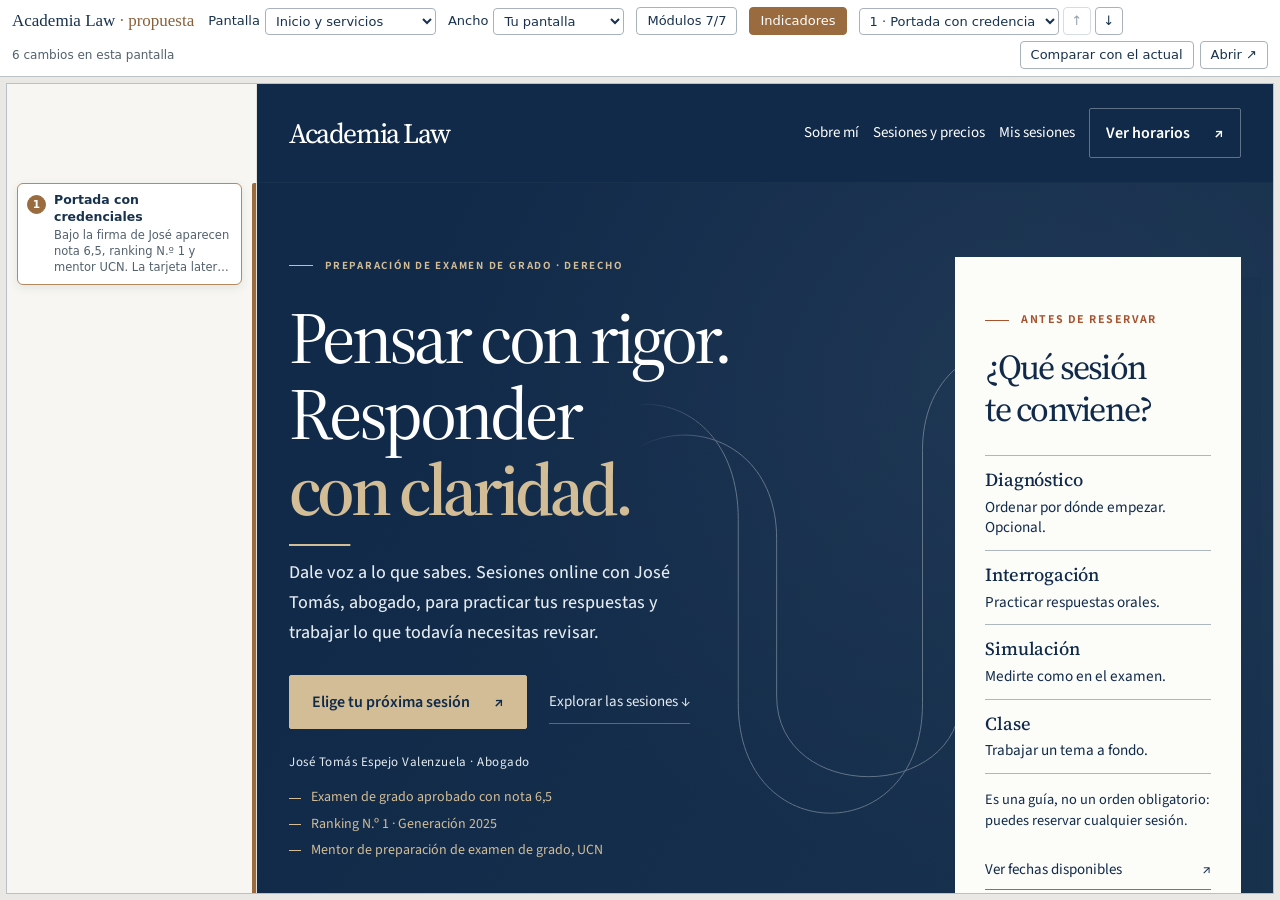
==== index.html @ 0e8e5138 "Vista previa de mejoras de Academia Law (datos ficticios)" ====
<!doctype html>
<html lang="es"><head><meta charset="utf-8"><meta name="viewport" content="width=device-width,initial-scale=1"><meta name="robots" content="noindex,nofollow"><title>Academia Law · Propuesta de mejoras</title><style>
*{box-sizing:border-box}html,body{margin:0;height:100%;overflow:hidden}
body{height:100dvh;display:grid;grid-template-rows:auto minmax(0,1fr);background:#e9e8e4;color:#18324e;font:13px/1.4 system-ui,sans-serif}
.toolbar{display:flex;flex-wrap:wrap;align-items:center;gap:6px 12px;padding:7px 12px;background:#fff;border-bottom:1px solid #bdc4c8;position:relative;z-index:4}
.brand{font:17px Georgia,serif;white-space:nowrap;margin-right:2px}
.brand span{color:#8a5f37}
label{display:flex;align-items:center;gap:5px;white-space:nowrap}
select{max-width:200px;padding:4px 6px;border:1px solid #a7b2ba;border-radius:4px;background:#fff;color:inherit;font:inherit}
.btn{padding:4px 10px;border:1px solid #a7b2ba;border-radius:4px;background:#fff;color:inherit;font:inherit;white-space:nowrap;cursor:pointer;text-decoration:none;display:inline-block}
.btn:disabled{opacity:.45;cursor:not-allowed}
.btn[aria-pressed="true"]{background:#9a6b3f;border-color:#9a6b3f;color:#fff}
.btn.icono{width:28px;padding:4px 0;text-align:center}
.grupo{display:flex;align-items:center;gap:4px}
.derecha{margin-left:auto;display:flex;gap:6px;align-items:center}
.cuenta{color:#52616d;font-size:12px;white-space:nowrap}
.btn:focus-visible,select:focus-visible,.nota:focus-visible,summary:focus-visible,input:focus-visible{outline:3px solid #805d3b;outline-offset:2px}
details.modulos{position:relative}
details.modulos summary{list-style:none;cursor:pointer}
details.modulos summary::-webkit-details-marker{display:none}
.panel{position:absolute;left:0;top:calc(100% + 6px);width:min(400px,calc(100vw - 24px));max-height:75dvh;overflow:auto;padding:14px 16px 12px;background:#fff;border:1px solid #a7b2ba;border-radius:6px;box-shadow:0 10px 28px #18324e2a}
.panel p{margin:0 0 10px;color:#52616d;font-size:12.5px}
.panel ul{list-style:none;margin:0 0 12px;padding:0}
.panel li{border-top:1px solid #ecebe6}
.panel li label{display:grid;grid-template-columns:18px minmax(0,1fr) auto;gap:2px 10px;align-items:start;padding:9px 2px;white-space:normal;cursor:pointer}
.panel li input{margin:2px 0 0;accent-color:#9a6b3f;width:16px;height:16px}
.panel li strong{font-weight:650}
.panel li small{grid-column:2;color:#52616d;font-size:12px;line-height:1.35}
.panel li em{font-style:normal;color:#8a5f37;font-size:11.5px;white-space:nowrap}
.panel .acciones{display:flex;flex-wrap:wrap;gap:6px}
.vista{display:grid;grid-template-columns:250px minmax(0,1fr);margin:6px;min-height:0;background:#fff;border:1px solid #b9c1c6}
.vista.sin-marcas{grid-template-columns:0 minmax(0,1fr)}
.vista.sin-marcas .margen{visibility:hidden}
.margen{position:relative;overflow:hidden;background:#f7f6f2;border-right:1px solid #e2e0d9;min-height:0}
.surface{position:relative;overflow:hidden;min-height:0;min-width:0;background:#eeede9}
iframe{position:absolute;left:0;top:0;border:0;display:block;transform-origin:0 0;background:#fff}
.tramo{position:absolute;right:0;width:4px;border-radius:2px 0 0 2px;background:#9a6b3f;opacity:.45;transition:opacity .15s}
.tramo.activo{opacity:1}
.nota{position:absolute;left:10px;right:14px;display:block;width:auto;padding:8px 10px 9px 36px;border:1px solid #e0d6ca;border-radius:6px;background:#fff;color:inherit;font:inherit;text-align:left;cursor:pointer;box-shadow:0 1px 2px #18324e0d;transition:border-color .15s,box-shadow .15s}
.nota:hover,.nota.activa{border-color:#b48a60;box-shadow:0 3px 10px #18324e17}
.nota .n{position:absolute;left:9px;top:8px;width:19px;height:19px;border-radius:50%;background:#f4e9dc;border:1px solid #b48a60;color:#7a5330;font:650 10.5px/17px system-ui,sans-serif;text-align:center;font-variant-numeric:tabular-nums}
.nota.activa .n{background:#9a6b3f;border-color:#9a6b3f;color:#fff}
.nota strong{display:block;font-size:12.5px;font-weight:650;line-height:1.3}
.nota span{display:-webkit-box;-webkit-line-clamp:3;-webkit-box-orient:vertical;overflow:hidden;margin-top:3px;color:#52616d;font-size:11.5px;line-height:1.38}
.nota:hover span,.nota:focus-visible span{-webkit-line-clamp:unset;display:block}
.nota:hover{z-index:2}
.vacio{position:absolute;inset:auto 14px 14px 10px;color:#7b8790;font-size:12px}
.live{position:absolute;width:1px;height:1px;overflow:hidden;clip-path:inset(50%)}
@media(max-width:820px){.vista{grid-template-columns:44px minmax(0,1fr)}.nota{left:6px;right:10px;padding:0;height:22px;width:22px;border:0;box-shadow:none;background:none}.nota strong,.nota span{display:none!important}.nota .n{left:0;top:0}.toolbar{gap:5px 8px;padding:5px 8px}.brand{font-size:14px}select{max-width:130px}.cuenta{display:none}}
</style></head><body>
<header class="toolbar">
<strong class="brand">Academia Law <span>· propuesta</span></strong>
<label>Pantalla <select id="view"><option value="home">Inicio y servicios</option><option value="calendar">Reserva y horarios</option><option value="panel">Cuenta y sesiones</option><option value="operation">Operación pendiente</option><option value="admin">José · Hoy</option><option value="agenda">José · Agenda</option></select></label>
<label>Ancho <select id="size"><option value="auto">Tu pantalla</option><option value="1280">PC · 1280 px</option><option value="768">Tablet · 768 px</option><option value="390">Móvil · 390 px</option></select></label>
<details class="modulos" id="modulos"><summary class="btn" id="modulos-btn">Módulos</summary><div class="panel">
<p>Marca las mejoras que quieres ver. Lo que desmarques se ve como el sitio actual.</p>
<ul id="lista-modulos"></ul>
<div class="acciones"><button type="button" class="btn" id="todos">Todos</button><button type="button" class="btn" id="ninguno">Sitio actual</button><button type="button" class="btn" id="copiar">Copiar mi elección</button></div>
</div></details>
<button type="button" id="marcas" class="btn" aria-pressed="true" title="Mostrar u ocultar los indicadores (tecla M)">Indicadores</button>
<div class="grupo" role="group" aria-label="Navegar entre cambios">
<select id="cambio" aria-label="Cambio"></select>
<button type="button" class="btn icono" id="prev" aria-label="Cambio anterior" title="Cambio anterior (tecla K)">↑</button>
<button type="button" class="btn icono" id="next" aria-label="Cambio siguiente" title="Cambio siguiente (tecla J)">↓</button>
</div>
<span class="cuenta" id="cuenta"></span>
<div class="derecha"><a class="btn" id="comparar" title="Ver junto al sitio actual">Comparar con el actual</a><a class="btn" id="abrir" target="_blank" rel="noopener" title="Abrir la propuesta sola, sin indicadores">Abrir ↗</a></div>
</header>
<main class="vista" id="vista"><aside class="margen" id="margen" aria-label="Cambios de esta pantalla"></aside><div class="surface"><iframe id="frame" title="Academia Law · propuesta"></iframe></div></main>
<div id="live" class="live" role="status" aria-live="polite"></div>
<script>
const $=id=>document.getElementById(id),params=new URLSearchParams(location.search),clamp=(v,a,b)=>Math.max(a,Math.min(b,v));
const VISTAS=['home','calendar','panel','operation','admin','agenda'];
const MODULOS=[
 {id:'inicio',nombre:'Inicio',desc:'Portada con credenciales, cómo reservar, precios antes, José y qué pasa en una sesión.'},
 {id:'acabado',nombre:'Acabado general',desc:'Cabeceras sin numeración técnica y pie de página ordenado.'},
 {id:'reserva',nombre:'Reserva',desc:'Pasos de la reserva, día y hora en hora de Chile, resumen claro.'},
 {id:'cuenta',nombre:'Cuenta del alumno',desc:'Próxima sesión destacada, búsqueda compacta, tarjetas con una acción principal.'},
 {id:'operacion',nombre:'Operación',desc:'Estado en grande y operación a dos columnas.'},
 {id:'jose-hoy',nombre:'José · Hoy',desc:'Pestañas Hoy | Agenda y tablero del día.'},
 {id:'jose-agenda',nombre:'José · Agenda',desc:'Sesiones del período en filas y la semana en una mirada.'}];
let manifiesto={},entradas=[],cambioId=null,escala=1,geo=null,seguirHasta=0;
if(VISTAS.includes(params.get('view')))$('view').value=params.get('view');
$('size').value='auto';if(['auto','390','768','1280'].includes(params.get('size')))$('size').value=params.get('size');
let activos=new Set(MODULOS.map(m=>m.id));
if(params.has('mejoras')){const v=params.get('mejoras');activos=new Set(v==='ninguna'?[]:v.split(',').filter(x=>MODULOS.some(m=>m.id===x)));}
let marcasOn=params.get('marcas')!=='0';
try{if(!params.has('marcas')&&localStorage.getItem('al-marcas')==='0')marcasOn=false;}catch{}
const mejorasParam=()=>activos.size===MODULOS.length?null:activos.size?MODULOS.filter(m=>activos.has(m.id)).map(m=>m.id).join(','):'ninguna';
function url(){const v=$('view').value,admin=v==='admin'||v==='agenda',u=new URL('sitio/propuesta/index.html',location.href);u.searchParams.set('view',admin?'admin':v);u.searchParams.set('escenario',admin?'admin':'student');if(v==='agenda')u.searchParams.set('cmp','agenda');if(v==='operation')u.searchParams.set('operation','op-fixture-c');u.searchParams.set('mejoras',mejorasParam()??MODULOS.map(m=>m.id).join(','));return u.href;}
function enviar(msg){$('frame').contentWindow?.postMessage(msg,location.origin);}
function estado(){return{type:'academia-compare',cmd:'estado',solo:false,vacio:'',entradas:entradas.map((e,i)=>({id:e.id,n:i+1,titulo:e.titulo,sel:e.propuesta})),foco:null,escala};}
function fit(){const f=$('frame'),s=f.parentElement,w=$('size').value==='auto'?s.clientWidth:Number($('size').value),k=Math.min(1,s.clientWidth/w);if(!k||!w)return;f.style.left=Math.max(0,Math.round((s.clientWidth-w*k)/2))+'px';f.style.width=w+'px';f.style.height=Math.max(1,s.clientHeight/k)+'px';f.style.transform='scale('+k+')';if(Math.abs(k-escala)>0.0005){escala=k;enviar({type:'academia-compare',cmd:'escala',escala:k});}pintar();}
async function cargarManifiesto(){if(Object.keys(manifiesto).length)return;try{const r=await fetch('cambios.json',{cache:'no-store'});manifiesto=r.ok?await r.json():{};}catch{manifiesto={};}}
function leerEntradas(){const l=Array.isArray(manifiesto[$('view').value])?manifiesto[$('view').value]:[];return l.filter(e=>e&&typeof e.id==='string'&&typeof e.propuesta==='string'&&activos.has(e.modulo)).map(e=>({id:e.id,titulo:e.titulo,detalle:e.detalle||'',propuesta:e.propuesta,modulo:e.modulo}));}
function actualizarURL(){const u=new URL(location.href);u.searchParams.set('view',$('view').value);u.searchParams.set('size',$('size').value);const m=mejorasParam();if(m)u.searchParams.set('mejoras',m);else u.searchParams.delete('mejoras');if(marcasOn)u.searchParams.delete('marcas');else u.searchParams.set('marcas','0');if(cambioId)u.searchParams.set('cambio',cambioId);else u.searchParams.delete('cambio');history.replaceState(null,'',u);const c=new URL('comparar.html',location.href);c.searchParams.set('view',$('view').value);c.searchParams.set('size',$('size').value);if(m)c.searchParams.set('mejoras',m);if(cambioId)c.searchParams.set('cambio',cambioId);$('comparar').href=c.href;}
function pintarNav(){const sel=$('cambio'),hay=entradas.length>0;sel.replaceChildren();if(!hay)sel.append(new Option('Sin cambios',''));else entradas.forEach((e,i)=>sel.append(new Option((i+1)+' · '+e.titulo,e.id)));sel.disabled=!hay;if(hay&&cambioId)sel.value=cambioId;const i=entradas.findIndex(e=>e.id===cambioId);$('prev').disabled=!hay||i<=0;$('next').disabled=!hay||i>=entradas.length-1;$('cuenta').textContent=hay?entradas.length+(entradas.length===1?' cambio':' cambios')+' en esta pantalla':activos.size?'Sin cambios activos en esta pantalla':'Sitio actual, sin mejoras';}
function pintarModulos(){const ul=$('lista-modulos');ul.replaceChildren();const cuenta={};for(const l of Object.values(manifiesto))if(Array.isArray(l))for(const e of l)cuenta[e.modulo]=(cuenta[e.modulo]||0)+1;for(const m of MODULOS){const li=document.createElement('li'),lab=document.createElement('label'),inp=document.createElement('input'),st=document.createElement('strong'),em=document.createElement('em'),sm=document.createElement('small');inp.type='checkbox';inp.value=m.id;inp.checked=activos.has(m.id);st.textContent=m.nombre;em.textContent=(cuenta[m.id]||0)+((cuenta[m.id]||0)===1?' cambio':' cambios');sm.textContent=m.desc;lab.append(inp,st,em,sm);li.append(lab);ul.append(li);}$('modulos-btn').textContent='Módulos '+activos.size+'/'+MODULOS.length;}
function pintarMarcas(){$('marcas').setAttribute('aria-pressed',String(marcasOn));$('vista').classList.toggle('sin-marcas',!marcasOn);}
function pintar(){const m=$('margen');if(!marcasOn)return;const H=m.clientHeight,vivos=new Set();let piso=-1e9;const bloques=geo?geo.b.map(b=>({b,i:entradas.findIndex(e=>e.id===b.id)})).filter(x=>x.i>=0).sort((a,b)=>a.b.t-b.b.t):[];for(const {b,i} of bloques){const top=(b.t-geo.y)*escala,alto=Math.max(8,b.h*escala),e=entradas[i];if(!(top<H&&top+alto>0))continue;let tr=m.querySelector('.tramo[data-id="'+CSS.escape(b.id)+'"]'),no=m.querySelector('.nota[data-id="'+CSS.escape(b.id)+'"]');if(!tr){tr=document.createElement('div');tr.className='tramo';tr.dataset.id=b.id;m.append(tr);}if(!no){no=document.createElement('button');no.type='button';no.className='nota';no.dataset.id=b.id;const n=document.createElement('span'),s=document.createElement('strong'),d=document.createElement('span');n.className='n';no.append(n,s,d);m.append(no);}vivos.add(tr);vivos.add(no);no.querySelector('.n').textContent=i+1;no.querySelector('strong').textContent=e.titulo;no.lastElementChild.textContent=e.detalle;no.setAttribute('aria-label','Cambio '+(i+1)+': '+e.titulo+'. '+e.detalle);const act=b.id===cambioId;tr.classList.toggle('activo',act);no.classList.toggle('activa',act);tr.style.top=top+'px';tr.style.height=alto+'px';const hNota=no.offsetHeight||40;let y=clamp(top,8,Math.max(8,top+alto-hNota));y=Math.min(y,H-hNota-8);y=Math.max(y,piso+6);no.style.top=y+'px';piso=y+hNota;}for(const n of Array.from(m.children))if(!vivos.has(n))n.remove();if(!m.children.length){const v=document.createElement('p');v.className='vacio';v.textContent=!entradas.length?(activos.size?'Esta pantalla no tiene cambios en los módulos marcados.':'Estás viendo el sitio actual: marca módulos para ver las mejoras.'):geo?'Ningún cambio a la vista: baja o usa ↓ para ir al siguiente.':'Cargando…';m.append(v);}}
function seguir(){if(!geo||performance.now()<seguirHasta||!geo.b.length)return;const ref=geo.y+($('margen').clientHeight/escala)*0.3;let mejor=null;for(const b of geo.b)if(b.t<=ref&&(!mejor||b.t>=mejor.t))mejor=b;if(!mejor)mejor=geo.b.reduce((a,b)=>b.t<a.t?b:a);if(mejor.id!==cambioId&&entradas.some(e=>e.id===mejor.id)){cambioId=mejor.id;pintarNav();actualizarURL();}}
function elegir(id){if(!entradas.some(e=>e.id===id))return;cambioId=id;seguirHasta=performance.now()+1200;pintarNav();actualizarURL();enviar({type:'academia-compare',cmd:'ir',id,f:0,margen:24});const i=entradas.findIndex(e=>e.id===id);$('live').textContent='Cambio '+(i+1)+' de '+entradas.length+': '+entradas[i].titulo;}
function mover(d){if(!entradas.length)return;const i=entradas.findIndex(e=>e.id===cambioId),n=entradas[clamp(i+d,0,entradas.length-1)];if(n&&n.id!==cambioId)elegir(n.id);}
function alternarMarcas(){marcasOn=!marcasOn;try{localStorage.setItem('al-marcas',marcasOn?'1':'0');}catch{}pintarMarcas();actualizarURL();requestAnimationFrame(fit);$('live').textContent=marcasOn?'Indicadores visibles':'Indicadores ocultos';}
let focoInicial=params.get('cambio'),irPendiente=null;
async function actualizar(){await cargarManifiesto();entradas=leerEntradas();geo=null;cambioId=focoInicial&&entradas.some(e=>e.id===focoInicial)?focoInicial:entradas[0]?.id??null;irPendiente=focoInicial&&cambioId===focoInicial?cambioId:null;focoInicial=null;const u=url();$('frame').src=u;$('abrir').href=u;pintarNav();pintarModulos();actualizarURL();$('margen').replaceChildren();pintar();fit();}
function fijarModulos(nuevos){activos=new Set(nuevos);actualizar();$('live').textContent=activos.size+' de '+MODULOS.length+' módulos activos';}
addEventListener('message',ev=>{if(ev.source!==$('frame').contentWindow||ev.origin!==location.origin)return;const d=ev.data;if(!d||typeof d!=='object')return;
if(d.type==='academia-compare-ready'){enviar(estado());enviar({type:'academia-compare',cmd:'escala',escala});if(irPendiente){const id=irPendiente;irPendiente=null;setTimeout(()=>elegir(id),600);}return;}
if(d.type==='academia-compare-geo'&&Number.isFinite(d.y)&&Array.isArray(d.b)){geo={y:d.y,b:d.b.filter(x=>x&&typeof x.id==='string'&&Number.isFinite(x.t)&&Number.isFinite(x.h)).slice(0,60)};seguir();pintar();}});
$('view').addEventListener('change',actualizar);
$('size').addEventListener('change',()=>{fit();actualizarURL();});
$('cambio').addEventListener('change',e=>elegir(e.target.value));
$('prev').addEventListener('click',()=>mover(-1));
$('next').addEventListener('click',()=>mover(1));
$('marcas').addEventListener('click',alternarMarcas);
$('lista-modulos').addEventListener('change',e=>{const i=e.target.closest('input');if(!i)return;const n=new Set(activos);if(i.checked)n.add(i.value);else n.delete(i.value);fijarModulos(n);});
$('todos').addEventListener('click',()=>fijarModulos(MODULOS.map(m=>m.id)));
$('ninguno').addEventListener('click',()=>fijarModulos([]));
$('copiar').addEventListener('click',async()=>{const elegidos=MODULOS.filter(m=>activos.has(m.id)),texto='Mejoras que quiero en Academia Law: '+(elegidos.length?elegidos.map(m=>m.nombre).join(', '):'ninguna, me quedo con el sitio actual')+'.\nLista para visual/mejoras.js: ['+elegidos.map(m=>"'"+m.id+"'").join(',')+']\nVista: '+location.href;try{await navigator.clipboard.writeText(texto);$('copiar').textContent='Copiado ✓';}catch{prompt('Copia este texto:',texto);}setTimeout(()=>{$('copiar').textContent='Copiar mi elección';},1800);});
$('margen').addEventListener('click',e=>{const n=e.target.closest('.nota');if(n)elegir(n.dataset.id);});
$('margen').addEventListener('wheel',e=>enviar({type:'academia-compare',cmd:'rueda',dy:e.deltaY/(escala||1)}),{passive:true});
document.addEventListener('keydown',e=>{if(e.key==='Escape'){$('modulos').open=false;return;}if(e.target.closest('select,input,textarea')||e.ctrlKey||e.metaKey||e.altKey)return;const k=e.key.toLowerCase();if(k==='m')alternarMarcas();else if(k==='j')mover(1);else if(k==='k')mover(-1);});
document.addEventListener('click',e=>{if(!e.target.closest('#modulos'))$('modulos').open=false;});
new ResizeObserver(fit).observe($('vista'));
pintarMarcas();actualizar();
</script></body></html>
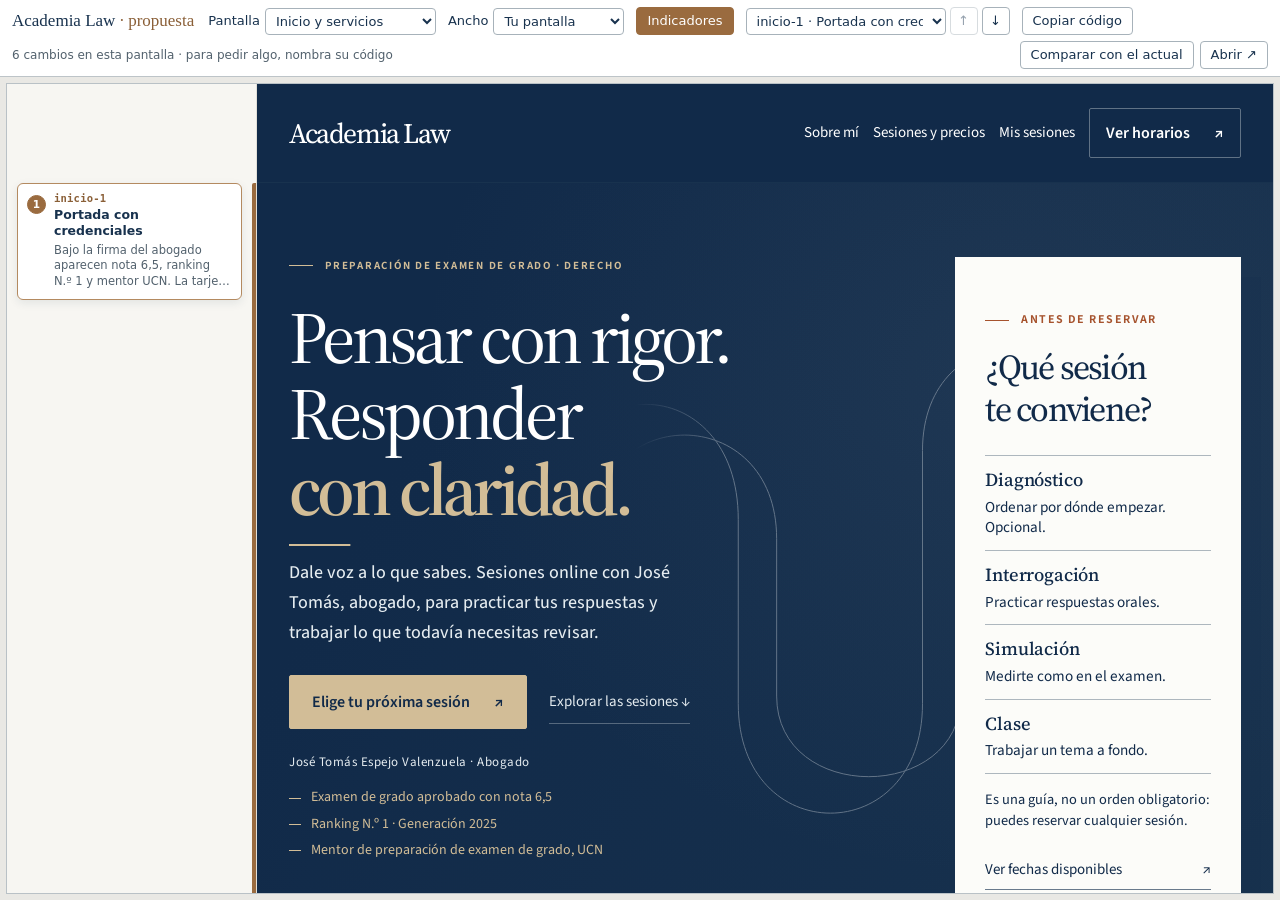
==== commit 268f6443: "Vista previa con códigos por cambio y sin selector de módulos" ====
--- a/index.html
+++ b/index.html
@@ -15,19 +15,6 @@
 .derecha{margin-left:auto;display:flex;gap:6px;align-items:center}
 .cuenta{color:#52616d;font-size:12px;white-space:nowrap}
 .btn:focus-visible,select:focus-visible,.nota:focus-visible,summary:focus-visible,input:focus-visible{outline:3px solid #805d3b;outline-offset:2px}
-details.modulos{position:relative}
-details.modulos summary{list-style:none;cursor:pointer}
-details.modulos summary::-webkit-details-marker{display:none}
-.panel{position:absolute;left:0;top:calc(100% + 6px);width:min(400px,calc(100vw - 24px));max-height:75dvh;overflow:auto;padding:14px 16px 12px;background:#fff;border:1px solid #a7b2ba;border-radius:6px;box-shadow:0 10px 28px #18324e2a}
-.panel p{margin:0 0 10px;color:#52616d;font-size:12.5px}
-.panel ul{list-style:none;margin:0 0 12px;padding:0}
-.panel li{border-top:1px solid #ecebe6}
-.panel li label{display:grid;grid-template-columns:18px minmax(0,1fr) auto;gap:2px 10px;align-items:start;padding:9px 2px;white-space:normal;cursor:pointer}
-.panel li input{margin:2px 0 0;accent-color:#9a6b3f;width:16px;height:16px}
-.panel li strong{font-weight:650}
-.panel li small{grid-column:2;color:#52616d;font-size:12px;line-height:1.35}
-.panel li em{font-style:normal;color:#8a5f37;font-size:11.5px;white-space:nowrap}
-.panel .acciones{display:flex;flex-wrap:wrap;gap:6px}
 .vista{display:grid;grid-template-columns:250px minmax(0,1fr);margin:6px;min-height:0;background:#fff;border:1px solid #b9c1c6}
 .vista.sin-marcas{grid-template-columns:0 minmax(0,1fr)}
 .vista.sin-marcas .margen{visibility:hidden}
@@ -40,29 +27,26 @@
 .nota:hover,.nota.activa{border-color:#b48a60;box-shadow:0 3px 10px #18324e17}
 .nota .n{position:absolute;left:9px;top:8px;width:19px;height:19px;border-radius:50%;background:#f4e9dc;border:1px solid #b48a60;color:#7a5330;font:650 10.5px/17px system-ui,sans-serif;text-align:center;font-variant-numeric:tabular-nums}
 .nota.activa .n{background:#9a6b3f;border-color:#9a6b3f;color:#fff}
+.nota .cod{display:block;margin-bottom:1px;color:#8a5f37;font:600 10.5px/1.3 ui-monospace,Consolas,monospace;letter-spacing:.02em}
 .nota strong{display:block;font-size:12.5px;font-weight:650;line-height:1.3}
 .nota span{display:-webkit-box;-webkit-line-clamp:3;-webkit-box-orient:vertical;overflow:hidden;margin-top:3px;color:#52616d;font-size:11.5px;line-height:1.38}
 .nota:hover span,.nota:focus-visible span{-webkit-line-clamp:unset;display:block}
 .nota:hover{z-index:2}
 .vacio{position:absolute;inset:auto 14px 14px 10px;color:#7b8790;font-size:12px}
 .live{position:absolute;width:1px;height:1px;overflow:hidden;clip-path:inset(50%)}
-@media(max-width:820px){.vista{grid-template-columns:44px minmax(0,1fr)}.nota{left:6px;right:10px;padding:0;height:22px;width:22px;border:0;box-shadow:none;background:none}.nota strong,.nota span{display:none!important}.nota .n{left:0;top:0}.toolbar{gap:5px 8px;padding:5px 8px}.brand{font-size:14px}select{max-width:130px}.cuenta{display:none}}
+@media(max-width:820px){.vista{grid-template-columns:44px minmax(0,1fr)}.nota{left:6px;right:10px;padding:0;height:22px;width:22px;border:0;box-shadow:none;background:none}.nota strong,.nota span,.nota .cod{display:none!important}.nota .n{left:0;top:0}.toolbar{gap:5px 8px;padding:5px 8px}.brand{font-size:14px}select{max-width:130px}.cuenta{display:none}}
 </style></head><body>
 <header class="toolbar">
 <strong class="brand">Academia Law <span>· propuesta</span></strong>
-<label>Pantalla <select id="view"><option value="home">Inicio y servicios</option><option value="calendar">Reserva y horarios</option><option value="panel">Cuenta y sesiones</option><option value="operation">Operación pendiente</option><option value="admin">José · Hoy</option><option value="agenda">José · Agenda</option></select></label>
+<label>Pantalla <select id="view"><option value="home">Inicio y servicios</option><option value="calendar">Reserva y horarios</option><option value="panel">Cuenta y sesiones</option><option value="operation">Operación pendiente</option><option value="admin">Admin · Hoy</option><option value="agenda">Admin · Agenda</option></select></label>
 <label>Ancho <select id="size"><option value="auto">Tu pantalla</option><option value="1280">PC · 1280 px</option><option value="768">Tablet · 768 px</option><option value="390">Móvil · 390 px</option></select></label>
-<details class="modulos" id="modulos"><summary class="btn" id="modulos-btn">Módulos</summary><div class="panel">
-<p>Marca las mejoras que quieres ver. Lo que desmarques se ve como el sitio actual.</p>
-<ul id="lista-modulos"></ul>
-<div class="acciones"><button type="button" class="btn" id="todos">Todos</button><button type="button" class="btn" id="ninguno">Sitio actual</button><button type="button" class="btn" id="copiar">Copiar mi elección</button></div>
-</div></details>
 <button type="button" id="marcas" class="btn" aria-pressed="true" title="Mostrar u ocultar los indicadores (tecla M)">Indicadores</button>
 <div class="grupo" role="group" aria-label="Navegar entre cambios">
 <select id="cambio" aria-label="Cambio"></select>
 <button type="button" class="btn icono" id="prev" aria-label="Cambio anterior" title="Cambio anterior (tecla K)">↑</button>
 <button type="button" class="btn icono" id="next" aria-label="Cambio siguiente" title="Cambio siguiente (tecla J)">↓</button>
 </div>
+<button type="button" class="btn" id="copiar" title="Copia el código y el título del cambio seleccionado, para pedírselo a tu asistente">Copiar código</button>
 <span class="cuenta" id="cuenta"></span>
 <div class="derecha"><a class="btn" id="comparar" title="Ver junto al sitio actual">Comparar con el actual</a><a class="btn" id="abrir" target="_blank" rel="noopener" title="Abrir la propuesta sola, sin indicadores">Abrir ↗</a></div>
 </header>
@@ -72,39 +56,36 @@
 const $=id=>document.getElementById(id),params=new URLSearchParams(location.search),clamp=(v,a,b)=>Math.max(a,Math.min(b,v));
 const VISTAS=['home','calendar','panel','operation','admin','agenda'];
 const MODULOS=[
- {id:'inicio',nombre:'Inicio',desc:'Portada con credenciales, cómo reservar, precios antes, José y qué pasa en una sesión.'},
+ {id:'inicio',nombre:'Inicio',desc:'Portada con credenciales, cómo reservar, precios antes, sobre mí y qué pasa en una sesión.'},
  {id:'acabado',nombre:'Acabado general',desc:'Cabeceras sin numeración técnica y pie de página ordenado.'},
  {id:'reserva',nombre:'Reserva',desc:'Pasos de la reserva, día y hora en hora de Chile, resumen claro.'},
  {id:'cuenta',nombre:'Cuenta del alumno',desc:'Próxima sesión destacada, búsqueda compacta, tarjetas con una acción principal.'},
  {id:'operacion',nombre:'Operación',desc:'Estado en grande y operación a dos columnas.'},
- {id:'jose-hoy',nombre:'José · Hoy',desc:'Pestañas Hoy | Agenda y tablero del día.'},
- {id:'jose-agenda',nombre:'José · Agenda',desc:'Sesiones del período en filas y la semana en una mirada.'}];
+ {id:'admin-hoy',nombre:'Admin · Hoy',desc:'Pestañas Hoy | Agenda y tablero del día.'},
+ {id:'admin-agenda',nombre:'Admin · Agenda',desc:'Sesiones del período en filas y la semana en una mirada.'}];
 let manifiesto={},entradas=[],cambioId=null,escala=1,geo=null,seguirHasta=0;
 if(VISTAS.includes(params.get('view')))$('view').value=params.get('view');
 $('size').value='auto';if(['auto','390','768','1280'].includes(params.get('size')))$('size').value=params.get('size');
-let activos=new Set(MODULOS.map(m=>m.id));
-if(params.has('mejoras')){const v=params.get('mejoras');activos=new Set(v==='ninguna'?[]:v.split(',').filter(x=>MODULOS.some(m=>m.id===x)));}
+const activos=new Set(MODULOS.map(m=>m.id));
 let marcasOn=params.get('marcas')!=='0';
 try{if(!params.has('marcas')&&localStorage.getItem('al-marcas')==='0')marcasOn=false;}catch{}
-const mejorasParam=()=>activos.size===MODULOS.length?null:activos.size?MODULOS.filter(m=>activos.has(m.id)).map(m=>m.id).join(','):'ninguna';
-function url(){const v=$('view').value,admin=v==='admin'||v==='agenda',u=new URL('sitio/propuesta/index.html',location.href);u.searchParams.set('view',admin?'admin':v);u.searchParams.set('escenario',admin?'admin':'student');if(v==='agenda')u.searchParams.set('cmp','agenda');if(v==='operation')u.searchParams.set('operation','op-fixture-c');u.searchParams.set('mejoras',mejorasParam()??MODULOS.map(m=>m.id).join(','));return u.href;}
+const mejorasParam=()=>null;
+function url(){const v=$('view').value,admin=v==='admin'||v==='agenda',u=new URL('sitio/propuesta/index.html',location.href);u.searchParams.set('view',admin?'admin':v);u.searchParams.set('escenario',admin?'admin':'student');if(v==='agenda')u.searchParams.set('cmp','agenda');if(v==='operation')u.searchParams.set('operation','op-fixture-c');return u.href;}
 function enviar(msg){$('frame').contentWindow?.postMessage(msg,location.origin);}
 function estado(){return{type:'academia-compare',cmd:'estado',solo:false,vacio:'',entradas:entradas.map((e,i)=>({id:e.id,n:i+1,titulo:e.titulo,sel:e.propuesta})),foco:null,escala};}
 function fit(){const f=$('frame'),s=f.parentElement,w=$('size').value==='auto'?s.clientWidth:Number($('size').value),k=Math.min(1,s.clientWidth/w);if(!k||!w)return;f.style.left=Math.max(0,Math.round((s.clientWidth-w*k)/2))+'px';f.style.width=w+'px';f.style.height=Math.max(1,s.clientHeight/k)+'px';f.style.transform='scale('+k+')';if(Math.abs(k-escala)>0.0005){escala=k;enviar({type:'academia-compare',cmd:'escala',escala:k});}pintar();}
 async function cargarManifiesto(){if(Object.keys(manifiesto).length)return;try{const r=await fetch('cambios.json',{cache:'no-store'});manifiesto=r.ok?await r.json():{};}catch{manifiesto={};}}
-function leerEntradas(){const l=Array.isArray(manifiesto[$('view').value])?manifiesto[$('view').value]:[];return l.filter(e=>e&&typeof e.id==='string'&&typeof e.propuesta==='string'&&activos.has(e.modulo)).map(e=>({id:e.id,titulo:e.titulo,detalle:e.detalle||'',propuesta:e.propuesta,modulo:e.modulo}));}
+function leerEntradas(){const l=Array.isArray(manifiesto[$('view').value])?manifiesto[$('view').value]:[];return l.filter(e=>e&&typeof e.id==='string'&&typeof e.propuesta==='string'&&activos.has(e.modulo)).map(e=>({id:e.id,codigo:e.codigo||e.id,titulo:e.titulo,detalle:e.detalle||'',propuesta:e.propuesta,modulo:e.modulo}));}
 function actualizarURL(){const u=new URL(location.href);u.searchParams.set('view',$('view').value);u.searchParams.set('size',$('size').value);const m=mejorasParam();if(m)u.searchParams.set('mejoras',m);else u.searchParams.delete('mejoras');if(marcasOn)u.searchParams.delete('marcas');else u.searchParams.set('marcas','0');if(cambioId)u.searchParams.set('cambio',cambioId);else u.searchParams.delete('cambio');history.replaceState(null,'',u);const c=new URL('comparar.html',location.href);c.searchParams.set('view',$('view').value);c.searchParams.set('size',$('size').value);if(m)c.searchParams.set('mejoras',m);if(cambioId)c.searchParams.set('cambio',cambioId);$('comparar').href=c.href;}
-function pintarNav(){const sel=$('cambio'),hay=entradas.length>0;sel.replaceChildren();if(!hay)sel.append(new Option('Sin cambios',''));else entradas.forEach((e,i)=>sel.append(new Option((i+1)+' · '+e.titulo,e.id)));sel.disabled=!hay;if(hay&&cambioId)sel.value=cambioId;const i=entradas.findIndex(e=>e.id===cambioId);$('prev').disabled=!hay||i<=0;$('next').disabled=!hay||i>=entradas.length-1;$('cuenta').textContent=hay?entradas.length+(entradas.length===1?' cambio':' cambios')+' en esta pantalla':activos.size?'Sin cambios activos en esta pantalla':'Sitio actual, sin mejoras';}
-function pintarModulos(){const ul=$('lista-modulos');ul.replaceChildren();const cuenta={};for(const l of Object.values(manifiesto))if(Array.isArray(l))for(const e of l)cuenta[e.modulo]=(cuenta[e.modulo]||0)+1;for(const m of MODULOS){const li=document.createElement('li'),lab=document.createElement('label'),inp=document.createElement('input'),st=document.createElement('strong'),em=document.createElement('em'),sm=document.createElement('small');inp.type='checkbox';inp.value=m.id;inp.checked=activos.has(m.id);st.textContent=m.nombre;em.textContent=(cuenta[m.id]||0)+((cuenta[m.id]||0)===1?' cambio':' cambios');sm.textContent=m.desc;lab.append(inp,st,em,sm);li.append(lab);ul.append(li);}$('modulos-btn').textContent='Módulos '+activos.size+'/'+MODULOS.length;}
+function pintarNav(){const sel=$('cambio'),hay=entradas.length>0;sel.replaceChildren();if(!hay)sel.append(new Option('Sin cambios',''));else entradas.forEach(e=>sel.append(new Option(e.codigo+' · '+e.titulo,e.id)));sel.disabled=!hay;if(hay&&cambioId)sel.value=cambioId;const i=entradas.findIndex(e=>e.id===cambioId);$('prev').disabled=!hay||i<=0;$('next').disabled=!hay||i>=entradas.length-1;$('cuenta').textContent=hay?entradas.length+(entradas.length===1?' cambio':' cambios')+' en esta pantalla · para pedir algo, nombra su código':'Sin cambios en esta pantalla';$('copiar').disabled=!hay;}
 function pintarMarcas(){$('marcas').setAttribute('aria-pressed',String(marcasOn));$('vista').classList.toggle('sin-marcas',!marcasOn);}
-function pintar(){const m=$('margen');if(!marcasOn)return;const H=m.clientHeight,vivos=new Set();let piso=-1e9;const bloques=geo?geo.b.map(b=>({b,i:entradas.findIndex(e=>e.id===b.id)})).filter(x=>x.i>=0).sort((a,b)=>a.b.t-b.b.t):[];for(const {b,i} of bloques){const top=(b.t-geo.y)*escala,alto=Math.max(8,b.h*escala),e=entradas[i];if(!(top<H&&top+alto>0))continue;let tr=m.querySelector('.tramo[data-id="'+CSS.escape(b.id)+'"]'),no=m.querySelector('.nota[data-id="'+CSS.escape(b.id)+'"]');if(!tr){tr=document.createElement('div');tr.className='tramo';tr.dataset.id=b.id;m.append(tr);}if(!no){no=document.createElement('button');no.type='button';no.className='nota';no.dataset.id=b.id;const n=document.createElement('span'),s=document.createElement('strong'),d=document.createElement('span');n.className='n';no.append(n,s,d);m.append(no);}vivos.add(tr);vivos.add(no);no.querySelector('.n').textContent=i+1;no.querySelector('strong').textContent=e.titulo;no.lastElementChild.textContent=e.detalle;no.setAttribute('aria-label','Cambio '+(i+1)+': '+e.titulo+'. '+e.detalle);const act=b.id===cambioId;tr.classList.toggle('activo',act);no.classList.toggle('activa',act);tr.style.top=top+'px';tr.style.height=alto+'px';const hNota=no.offsetHeight||40;let y=clamp(top,8,Math.max(8,top+alto-hNota));y=Math.min(y,H-hNota-8);y=Math.max(y,piso+6);no.style.top=y+'px';piso=y+hNota;}for(const n of Array.from(m.children))if(!vivos.has(n))n.remove();if(!m.children.length){const v=document.createElement('p');v.className='vacio';v.textContent=!entradas.length?(activos.size?'Esta pantalla no tiene cambios en los módulos marcados.':'Estás viendo el sitio actual: marca módulos para ver las mejoras.'):geo?'Ningún cambio a la vista: baja o usa ↓ para ir al siguiente.':'Cargando…';m.append(v);}}
+function pintar(){const m=$('margen');if(!marcasOn)return;const H=m.clientHeight,vivos=new Set();let piso=-1e9;const bloques=geo?geo.b.map(b=>({b,i:entradas.findIndex(e=>e.id===b.id)})).filter(x=>x.i>=0).sort((a,b)=>a.b.t-b.b.t):[];for(const {b,i} of bloques){const top=(b.t-geo.y)*escala,alto=Math.max(8,b.h*escala),e=entradas[i];if(!(top<H&&top+alto>0))continue;let tr=m.querySelector('.tramo[data-id="'+CSS.escape(b.id)+'"]'),no=m.querySelector('.nota[data-id="'+CSS.escape(b.id)+'"]');if(!tr){tr=document.createElement('div');tr.className='tramo';tr.dataset.id=b.id;m.append(tr);}if(!no){no=document.createElement('button');no.type='button';no.className='nota';no.dataset.id=b.id;const n=document.createElement('span'),c=document.createElement('em'),s=document.createElement('strong'),d=document.createElement('span');n.className='n';c.className='cod';no.append(n,c,s,d);m.append(no);}vivos.add(tr);vivos.add(no);no.querySelector('.n').textContent=i+1;no.querySelector('.cod').textContent=e.codigo;no.querySelector('strong').textContent=e.titulo;no.lastElementChild.textContent=e.detalle;no.setAttribute('aria-label','Cambio '+e.codigo+': '+e.titulo+'. '+e.detalle);const act=b.id===cambioId;tr.classList.toggle('activo',act);no.classList.toggle('activa',act);tr.style.top=top+'px';tr.style.height=alto+'px';const hNota=no.offsetHeight||40;let y=clamp(top,8,Math.max(8,top+alto-hNota));y=Math.min(y,H-hNota-8);y=Math.max(y,piso+6);no.style.top=y+'px';piso=y+hNota;}for(const n of Array.from(m.children))if(!vivos.has(n))n.remove();if(!m.children.length){const v=document.createElement('p');v.className='vacio';v.textContent=!entradas.length?(activos.size?'Esta pantalla no tiene cambios en los módulos marcados.':'Estás viendo el sitio actual: marca módulos para ver las mejoras.'):geo?'Ningún cambio a la vista: baja o usa ↓ para ir al siguiente.':'Cargando…';m.append(v);}}
 function seguir(){if(!geo||performance.now()<seguirHasta||!geo.b.length)return;const ref=geo.y+($('margen').clientHeight/escala)*0.3;let mejor=null;for(const b of geo.b)if(b.t<=ref&&(!mejor||b.t>=mejor.t))mejor=b;if(!mejor)mejor=geo.b.reduce((a,b)=>b.t<a.t?b:a);if(mejor.id!==cambioId&&entradas.some(e=>e.id===mejor.id)){cambioId=mejor.id;pintarNav();actualizarURL();}}
-function elegir(id){if(!entradas.some(e=>e.id===id))return;cambioId=id;seguirHasta=performance.now()+1200;pintarNav();actualizarURL();enviar({type:'academia-compare',cmd:'ir',id,f:0,margen:24});const i=entradas.findIndex(e=>e.id===id);$('live').textContent='Cambio '+(i+1)+' de '+entradas.length+': '+entradas[i].titulo;}
+function elegir(id){if(!entradas.some(e=>e.id===id))return;cambioId=id;seguirHasta=performance.now()+1200;pintarNav();actualizarURL();enviar({type:'academia-compare',cmd:'ir',id,f:0,margen:24});const i=entradas.findIndex(e=>e.id===id);$('live').textContent='Cambio '+entradas[i].codigo+': '+entradas[i].titulo;}
 function mover(d){if(!entradas.length)return;const i=entradas.findIndex(e=>e.id===cambioId),n=entradas[clamp(i+d,0,entradas.length-1)];if(n&&n.id!==cambioId)elegir(n.id);}
 function alternarMarcas(){marcasOn=!marcasOn;try{localStorage.setItem('al-marcas',marcasOn?'1':'0');}catch{}pintarMarcas();actualizarURL();requestAnimationFrame(fit);$('live').textContent=marcasOn?'Indicadores visibles':'Indicadores ocultos';}
 let focoInicial=params.get('cambio'),irPendiente=null;
-async function actualizar(){await cargarManifiesto();entradas=leerEntradas();geo=null;cambioId=focoInicial&&entradas.some(e=>e.id===focoInicial)?focoInicial:entradas[0]?.id??null;irPendiente=focoInicial&&cambioId===focoInicial?cambioId:null;focoInicial=null;const u=url();$('frame').src=u;$('abrir').href=u;pintarNav();pintarModulos();actualizarURL();$('margen').replaceChildren();pintar();fit();}
-function fijarModulos(nuevos){activos=new Set(nuevos);actualizar();$('live').textContent=activos.size+' de '+MODULOS.length+' módulos activos';}
+async function actualizar(){await cargarManifiesto();entradas=leerEntradas();geo=null;cambioId=focoInicial&&entradas.some(e=>e.id===focoInicial)?focoInicial:entradas[0]?.id??null;irPendiente=focoInicial&&cambioId===focoInicial?cambioId:null;focoInicial=null;const u=url();$('frame').src=u;$('abrir').href=u;pintarNav();actualizarURL();$('margen').replaceChildren();pintar();fit();}
 addEventListener('message',ev=>{if(ev.source!==$('frame').contentWindow||ev.origin!==location.origin)return;const d=ev.data;if(!d||typeof d!=='object')return;
 if(d.type==='academia-compare-ready'){enviar(estado());enviar({type:'academia-compare',cmd:'escala',escala});if(irPendiente){const id=irPendiente;irPendiente=null;setTimeout(()=>elegir(id),600);}return;}
 if(d.type==='academia-compare-geo'&&Number.isFinite(d.y)&&Array.isArray(d.b)){geo={y:d.y,b:d.b.filter(x=>x&&typeof x.id==='string'&&Number.isFinite(x.t)&&Number.isFinite(x.h)).slice(0,60)};seguir();pintar();}});
@@ -114,14 +95,10 @@
 $('prev').addEventListener('click',()=>mover(-1));
 $('next').addEventListener('click',()=>mover(1));
 $('marcas').addEventListener('click',alternarMarcas);
-$('lista-modulos').addEventListener('change',e=>{const i=e.target.closest('input');if(!i)return;const n=new Set(activos);if(i.checked)n.add(i.value);else n.delete(i.value);fijarModulos(n);});
-$('todos').addEventListener('click',()=>fijarModulos(MODULOS.map(m=>m.id)));
-$('ninguno').addEventListener('click',()=>fijarModulos([]));
-$('copiar').addEventListener('click',async()=>{const elegidos=MODULOS.filter(m=>activos.has(m.id)),texto='Mejoras que quiero en Academia Law: '+(elegidos.length?elegidos.map(m=>m.nombre).join(', '):'ninguna, me quedo con el sitio actual')+'.\nLista para visual/mejoras.js: ['+elegidos.map(m=>"'"+m.id+"'").join(',')+']\nVista: '+location.href;try{await navigator.clipboard.writeText(texto);$('copiar').textContent='Copiado ✓';}catch{prompt('Copia este texto:',texto);}setTimeout(()=>{$('copiar').textContent='Copiar mi elección';},1800);});
+$('copiar').addEventListener('click',async()=>{const e=entradas.find(x=>x.id===cambioId);if(!e)return;const texto=e.codigo+' · '+e.titulo;try{await navigator.clipboard.writeText(texto);$('copiar').textContent='Copiado ✓';}catch{$('live').textContent=texto;$('copiar').textContent=texto;}setTimeout(()=>{$('copiar').textContent='Copiar código';},1800);});
 $('margen').addEventListener('click',e=>{const n=e.target.closest('.nota');if(n)elegir(n.dataset.id);});
 $('margen').addEventListener('wheel',e=>enviar({type:'academia-compare',cmd:'rueda',dy:e.deltaY/(escala||1)}),{passive:true});
-document.addEventListener('keydown',e=>{if(e.key==='Escape'){$('modulos').open=false;return;}if(e.target.closest('select,input,textarea')||e.ctrlKey||e.metaKey||e.altKey)return;const k=e.key.toLowerCase();if(k==='m')alternarMarcas();else if(k==='j')mover(1);else if(k==='k')mover(-1);});
-document.addEventListener('click',e=>{if(!e.target.closest('#modulos'))$('modulos').open=false;});
+document.addEventListener('keydown',e=>{if(e.target.closest('select,input,textarea')||e.ctrlKey||e.metaKey||e.altKey)return;const k=e.key.toLowerCase();if(k==='m')alternarMarcas();else if(k==='j')mover(1);else if(k==='k')mover(-1);});
 new ResizeObserver(fit).observe($('vista'));
 pintarMarcas();actualizar();
 </script></body></html>
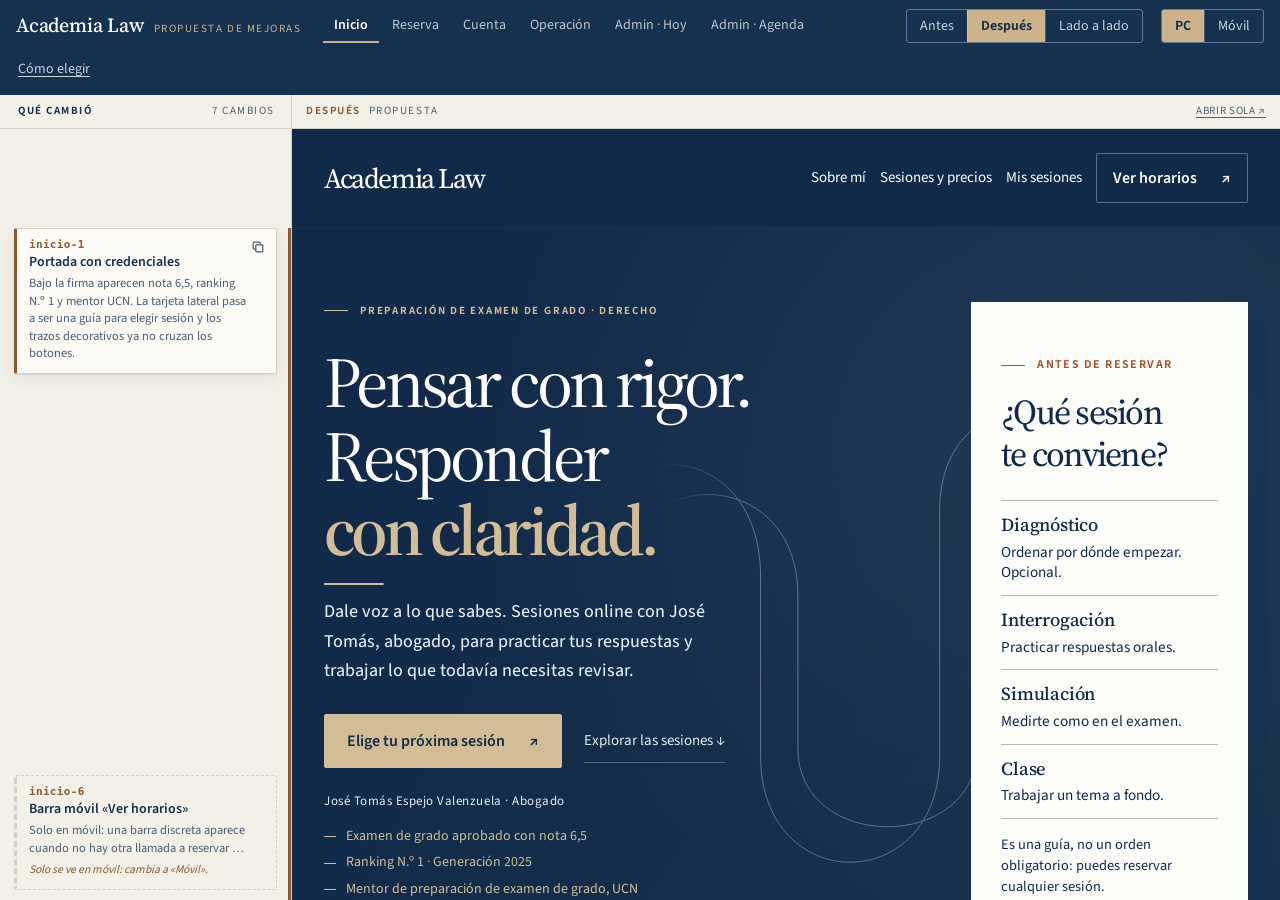
==== commit 7ed660bd: "Vista previa nueva: antes, después y lado a lado con un código por cambio" ====
--- a/index.html
+++ b/index.html
@@ -1,104 +1,429 @@
 <!doctype html>
-<html lang="es"><head><meta charset="utf-8"><meta name="viewport" content="width=device-width,initial-scale=1"><meta name="robots" content="noindex,nofollow"><title>Academia Law · Propuesta de mejoras</title><style>
-*{box-sizing:border-box}html,body{margin:0;height:100%;overflow:hidden}
-body{height:100dvh;display:grid;grid-template-rows:auto minmax(0,1fr);background:#e9e8e4;color:#18324e;font:13px/1.4 system-ui,sans-serif}
-.toolbar{display:flex;flex-wrap:wrap;align-items:center;gap:6px 12px;padding:7px 12px;background:#fff;border-bottom:1px solid #bdc4c8;position:relative;z-index:4}
-.brand{font:17px Georgia,serif;white-space:nowrap;margin-right:2px}
-.brand span{color:#8a5f37}
-label{display:flex;align-items:center;gap:5px;white-space:nowrap}
-select{max-width:200px;padding:4px 6px;border:1px solid #a7b2ba;border-radius:4px;background:#fff;color:inherit;font:inherit}
-.btn{padding:4px 10px;border:1px solid #a7b2ba;border-radius:4px;background:#fff;color:inherit;font:inherit;white-space:nowrap;cursor:pointer;text-decoration:none;display:inline-block}
-.btn:disabled{opacity:.45;cursor:not-allowed}
-.btn[aria-pressed="true"]{background:#9a6b3f;border-color:#9a6b3f;color:#fff}
-.btn.icono{width:28px;padding:4px 0;text-align:center}
-.grupo{display:flex;align-items:center;gap:4px}
-.derecha{margin-left:auto;display:flex;gap:6px;align-items:center}
-.cuenta{color:#52616d;font-size:12px;white-space:nowrap}
-.btn:focus-visible,select:focus-visible,.nota:focus-visible,summary:focus-visible,input:focus-visible{outline:3px solid #805d3b;outline-offset:2px}
-.vista{display:grid;grid-template-columns:250px minmax(0,1fr);margin:6px;min-height:0;background:#fff;border:1px solid #b9c1c6}
-.vista.sin-marcas{grid-template-columns:0 minmax(0,1fr)}
-.vista.sin-marcas .margen{visibility:hidden}
-.margen{position:relative;overflow:hidden;background:#f7f6f2;border-right:1px solid #e2e0d9;min-height:0}
-.surface{position:relative;overflow:hidden;min-height:0;min-width:0;background:#eeede9}
-iframe{position:absolute;left:0;top:0;border:0;display:block;transform-origin:0 0;background:#fff}
-.tramo{position:absolute;right:0;width:4px;border-radius:2px 0 0 2px;background:#9a6b3f;opacity:.45;transition:opacity .15s}
+<html lang="es">
+<head>
+<meta charset="utf-8">
+<meta name="viewport" content="width=device-width,initial-scale=1">
+<meta name="robots" content="noindex,nofollow">
+<title>Academia Law · Propuesta de mejoras</title>
+<style>
+@font-face{font-family:"Source Serif";src:url("sitio/propuesta/visual/assets/fonts/source-serif-4.ttf") format("truetype");font-weight:200 900;font-display:swap}
+@font-face{font-family:"Source Sans";src:url("sitio/propuesta/visual/assets/fonts/source-sans-3.ttf") format("truetype");font-weight:200 900;font-display:swap}
+:root{--tinta:#16304f;--tinta-2:#4b5d70;--papel:#fbfaf5;--crema:#f3f0e7;--fondo:#e7e4da;--linea:#d3cfc2;--cobre:#8a5a33;--cobre-suave:#f1e6d8;--oro:#cdb38a;--sombra:0 1px 2px #16304f14,0 6px 18px #16304f12}
+*{box-sizing:border-box}
+html,body{margin:0;height:100%;overflow:hidden}
+body{height:100dvh;display:grid;grid-template-rows:auto minmax(0,1fr) auto;background:var(--fondo);color:var(--tinta);font:14px/1.45 "Source Sans",system-ui,sans-serif;-webkit-font-smoothing:antialiased}
+button,select{font:inherit;color:inherit}
+button{cursor:pointer}
+:focus-visible{outline:2px solid var(--cobre);outline-offset:2px}
+
+/* Barra superior */
+.barra{display:flex;align-items:center;gap:10px 18px;flex-wrap:wrap;padding:9px 16px;background:var(--tinta);color:#fff}
+.marca{display:flex;align-items:baseline;gap:10px;margin-right:4px;white-space:nowrap}
+.marca strong{font:500 20px/1 "Source Serif",Georgia,serif;letter-spacing:-.01em}
+.marca span{font-size:11px;letter-spacing:.14em;text-transform:uppercase;color:var(--oro)}
+.pantallas{display:flex;gap:2px;flex-wrap:wrap}
+.pantallas button{padding:6px 11px;border:0;border-bottom:2px solid transparent;background:none;color:#ffffffb8;white-space:nowrap}
+.pantallas button:hover{color:#fff}
+.pantallas button[aria-current="true"]{color:#fff;border-bottom-color:var(--oro);font-weight:600}
+#pantalla-sel{display:none;padding:7px 9px;border:1px solid #ffffff55;border-radius:3px;background:var(--tinta);color:#fff}
+.grupo{display:inline-flex;border:1px solid #ffffff59;border-radius:3px;overflow:hidden}
+.grupo button{padding:6px 13px;border:0;border-left:1px solid #ffffff38;background:none;color:#ffffffc7;white-space:nowrap}
+.grupo button:first-child{border-left:0}
+.grupo button[aria-pressed="true"]{background:var(--oro);color:var(--tinta);font-weight:650}
+.grupo.modo{margin-left:auto}
+.enlace{padding:6px 2px;border:0;background:none;color:#ffffffc7;text-decoration:underline;text-underline-offset:3px;white-space:nowrap}
+.enlace:hover{color:#fff}
+
+/* Zona central */
+.vista{display:grid;grid-template-columns:292px minmax(0,1fr);min-height:0}
+.riel{position:relative;min-height:0;overflow:hidden;background:var(--crema);border-right:1px solid var(--linea)}
+.riel-cab{position:absolute;inset:0 0 auto 0;height:34px;display:flex;align-items:center;justify-content:space-between;gap:8px;padding:0 16px 0 18px;border-bottom:1px solid var(--linea);background:var(--crema);z-index:3;font-size:11px;letter-spacing:.14em;text-transform:uppercase;color:var(--tinta-2)}
+.riel-cab b{font-weight:650;color:var(--tinta)}
+.notas{position:absolute;inset:34px 0 0 0;overflow:hidden}
+.tramo{position:absolute;right:0;width:3px;background:var(--cobre);opacity:.35;transition:opacity .15s}
 .tramo.activo{opacity:1}
-.nota{position:absolute;left:10px;right:14px;display:block;width:auto;padding:8px 10px 9px 36px;border:1px solid #e0d6ca;border-radius:6px;background:#fff;color:inherit;font:inherit;text-align:left;cursor:pointer;box-shadow:0 1px 2px #18324e0d;transition:border-color .15s,box-shadow .15s}
-.nota:hover,.nota.activa{border-color:#b48a60;box-shadow:0 3px 10px #18324e17}
-.nota .n{position:absolute;left:9px;top:8px;width:19px;height:19px;border-radius:50%;background:#f4e9dc;border:1px solid #b48a60;color:#7a5330;font:650 10.5px/17px system-ui,sans-serif;text-align:center;font-variant-numeric:tabular-nums}
-.nota.activa .n{background:#9a6b3f;border-color:#9a6b3f;color:#fff}
-.nota .cod{display:block;margin-bottom:1px;color:#8a5f37;font:600 10.5px/1.3 ui-monospace,Consolas,monospace;letter-spacing:.02em}
-.nota strong{display:block;font-size:12.5px;font-weight:650;line-height:1.3}
-.nota span{display:-webkit-box;-webkit-line-clamp:3;-webkit-box-orient:vertical;overflow:hidden;margin-top:3px;color:#52616d;font-size:11.5px;line-height:1.38}
-.nota:hover span,.nota:focus-visible span{-webkit-line-clamp:unset;display:block}
-.nota:hover{z-index:2}
-.vacio{position:absolute;inset:auto 14px 14px 10px;color:#7b8790;font-size:12px}
-.live{position:absolute;width:1px;height:1px;overflow:hidden;clip-path:inset(50%)}
-@media(max-width:820px){.vista{grid-template-columns:44px minmax(0,1fr)}.nota{left:6px;right:10px;padding:0;height:22px;width:22px;border:0;box-shadow:none;background:none}.nota strong,.nota span,.nota .cod{display:none!important}.nota .n{left:0;top:0}.toolbar{gap:5px 8px;padding:5px 8px}.brand{font-size:14px}select{max-width:130px}.cuenta{display:none}}
-</style></head><body>
-<header class="toolbar">
-<strong class="brand">Academia Law <span>· propuesta</span></strong>
-<label>Pantalla <select id="view"><option value="home">Inicio y servicios</option><option value="calendar">Reserva y horarios</option><option value="panel">Cuenta y sesiones</option><option value="operation">Operación pendiente</option><option value="admin">Admin · Hoy</option><option value="agenda">Admin · Agenda</option></select></label>
-<label>Ancho <select id="size"><option value="auto">Tu pantalla</option><option value="1280">PC · 1280 px</option><option value="768">Tablet · 768 px</option><option value="390">Móvil · 390 px</option></select></label>
-<button type="button" id="marcas" class="btn" aria-pressed="true" title="Mostrar u ocultar los indicadores (tecla M)">Indicadores</button>
-<div class="grupo" role="group" aria-label="Navegar entre cambios">
-<select id="cambio" aria-label="Cambio"></select>
-<button type="button" class="btn icono" id="prev" aria-label="Cambio anterior" title="Cambio anterior (tecla K)">↑</button>
-<button type="button" class="btn icono" id="next" aria-label="Cambio siguiente" title="Cambio siguiente (tecla J)">↓</button>
-</div>
-<button type="button" class="btn" id="copiar" title="Copia el código y el título del cambio seleccionado, para pedírselo a tu asistente">Copiar código</button>
-<span class="cuenta" id="cuenta"></span>
-<div class="derecha"><a class="btn" id="comparar" title="Ver junto al sitio actual">Comparar con el actual</a><a class="btn" id="abrir" target="_blank" rel="noopener" title="Abrir la propuesta sola, sin indicadores">Abrir ↗</a></div>
+.nota{position:absolute;left:14px;right:14px;display:block;padding:9px 30px 10px 12px;border:1px solid var(--linea);border-left:3px solid var(--oro);border-radius:2px;background:var(--papel);text-align:left;box-shadow:0 1px 1px #16304f0a;transition:border-color .15s,box-shadow .15s}
+.nota:hover{box-shadow:var(--sombra)}
+.nota.activa{border-left-color:var(--cobre);box-shadow:var(--sombra);z-index:2}
+.nota .cod{display:block;font:600 11px/1.2 ui-monospace,SFMono-Regular,Consolas,monospace;letter-spacing:.03em;color:var(--cobre)}
+.nota strong{display:block;margin-top:3px;font:600 14px/1.25 "Source Sans",system-ui,sans-serif}
+.nota .det{display:-webkit-box;-webkit-box-orient:vertical;-webkit-line-clamp:2;overflow:hidden;margin-top:4px;font-size:12.5px;line-height:1.4;color:var(--tinta-2)}
+.nota.activa .det,.nota:hover .det{display:block}
+.nota .aviso{display:block;margin-top:5px;font-size:11.5px;font-style:italic;color:var(--cobre)}
+.nota .aviso[hidden]{display:none}
+.nota.sin-bloque{border-left-color:var(--linea);border-style:dashed;background:none;box-shadow:none}
+.copiar{position:absolute;top:6px;right:6px;width:24px;height:24px;display:grid;place-items:center;padding:0;border:0;border-radius:2px;background:none;color:var(--tinta-2);opacity:0;transition:opacity .15s}
+.nota:hover .copiar,.nota.activa .copiar,.copiar:focus-visible{opacity:1}
+.copiar:hover{background:var(--cobre-suave);color:var(--cobre)}
+.copiar svg{width:14px;height:14px}
+.vacio{position:absolute;left:18px;right:18px;top:18px;margin:0;font-size:13px;color:var(--tinta-2)}
+
+.escena{position:relative;min-width:0;min-height:0}
+.marco{position:absolute;inset:0;display:grid;grid-template-rows:34px minmax(0,1fr)}
+.rotulo{display:flex;align-items:center;gap:8px;margin:0;padding:0 14px;border-bottom:1px solid var(--linea);background:var(--crema);font-size:11px;letter-spacing:.14em;text-transform:uppercase;color:var(--tinta-2);white-space:nowrap;overflow:hidden}
+.rotulo b{font-weight:650;color:var(--tinta)}
+.rotulo a{margin-left:auto;color:inherit;letter-spacing:.06em;text-underline-offset:3px}
+.marco[data-lado="despues"] .rotulo b{color:var(--cobre)}
+.lienzo{position:relative;overflow:hidden;min-height:0;background:var(--fondo)}
+.lienzo iframe{position:absolute;top:0;left:0;border:0;background:#fff;transform-origin:0 0}
+.escena[data-ancho="movil"] .lienzo iframe{box-shadow:0 0 0 1px var(--linea),var(--sombra)}
+.escena[data-modo="antes"] .marco[data-lado="despues"],.escena[data-modo="despues"] .marco[data-lado="antes"]{visibility:hidden;pointer-events:none}
+.escena[data-modo="lado"] .marco[data-lado="antes"]{right:auto;width:calc(50% - 1px);border-right:1px solid var(--linea)}
+.escena[data-modo="lado"] .marco[data-lado="despues"]{left:auto;width:50%}
+
+/* Marcas sobre el borde (pantallas angostas, sin riel) */
+.marcas{position:absolute;inset:0;pointer-events:none;display:none;overflow:hidden}
+.marcas .tramo{left:0;right:auto;opacity:.75}
+.punto{position:absolute;left:3px;min-width:19px;height:19px;padding:0 4px;border:0;border-radius:10px;background:var(--cobre);color:#fff;font:650 10.5px/19px "Source Sans",system-ui,sans-serif;text-align:center;pointer-events:auto;box-shadow:0 1px 3px #0003}
+.punto.activo{background:var(--tinta)}
+
+/* Barra inferior (pantallas angostas) */
+.pie{display:none;align-items:stretch;gap:0;background:var(--papel);border-top:1px solid var(--linea)}
+.pie button{border:0;background:none}
+.pie .paso{width:46px;font-size:20px;color:var(--tinta)}
+.pie .paso:disabled{opacity:.3}
+.pie .actual{flex:1;min-width:0;padding:8px 4px;text-align:left}
+.pie .actual em{display:block;font:600 11px/1.2 ui-monospace,Consolas,monospace;font-style:normal;color:var(--cobre)}
+.pie .actual strong{display:block;font-size:14px;font-weight:600;white-space:nowrap;overflow:hidden;text-overflow:ellipsis}
+
+dialog{max-width:min(560px,calc(100vw - 28px));max-height:calc(100dvh - 28px);padding:0;border:0;border-top:3px solid var(--cobre);border-radius:2px;background:var(--papel);color:var(--tinta);box-shadow:0 18px 60px #0b1b2e55}
+dialog::backdrop{background:#0b1b2e73}
+.dlg{padding:22px 24px 20px;overflow:auto}
+.dlg h2{margin:0 0 10px;font:500 24px/1.15 "Source Serif",Georgia,serif;letter-spacing:-.01em}
+.dlg h3{margin:18px 0 6px;font-size:11px;letter-spacing:.14em;text-transform:uppercase;color:var(--tinta-2)}
+.dlg p,.dlg li{font-size:14.5px;line-height:1.5}
+.dlg ol{margin:0;padding-left:20px}
+.dlg li{margin:5px 0}
+.dlg code{padding:1px 5px;border-radius:2px;background:var(--cobre-suave);font:600 12.5px ui-monospace,Consolas,monospace;color:var(--cobre)}
+.dlg .fino{font-size:12.5px;color:var(--tinta-2)}
+.indice{display:grid;gap:0;margin:0;padding:0;list-style:none}
+.indice li{margin:0}
+.indice button{display:grid;grid-template-columns:96px 1fr;gap:10px;width:100%;padding:6px 8px;border:0;border-radius:2px;background:none;text-align:left}
+.indice button:hover{background:var(--cobre-suave)}
+.indice em{font:600 12px/1.5 ui-monospace,Consolas,monospace;font-style:normal;color:var(--cobre)}
+.dlg-pie{display:flex;justify-content:flex-end;gap:10px;margin-top:18px}
+.btn{padding:8px 16px;border:1px solid var(--tinta);border-radius:2px;background:var(--tinta);color:#fff;font-weight:600}
+.btn.sec{background:none;color:var(--tinta)}
+.sr{position:absolute;width:1px;height:1px;overflow:hidden;clip-path:inset(50%)}
+
+@media(max-width:1180px){.pantallas{display:none}#pantalla-sel{display:block}}
+@media(max-width:820px){
+ .vista{grid-template-columns:minmax(0,1fr)}.riel{display:none}.marcas{display:block}.pie{display:flex}
+ .barra{gap:8px 10px;padding:8px 10px}.marca span,[data-solo="ancho"],[data-modo-btn="lado"]{display:none}.marca strong{font-size:17px}
+ .grupo.modo{margin-left:auto}.grupo button{padding:6px 11px}#pantalla-sel{max-width:44vw}
+ .marco{grid-template-rows:26px minmax(0,1fr)}.rotulo{font-size:10px;padding:0 10px}.rotulo a{display:none}
+}
+</style>
+</head>
+<body>
+<header class="barra">
+ <div class="marca"><strong>Academia Law</strong><span>Propuesta de mejoras</span></div>
+ <nav class="pantallas" id="pantallas" aria-label="Pantalla"></nav>
+ <select id="pantalla-sel" aria-label="Pantalla"></select>
+ <div class="grupo modo" role="group" aria-label="Versión">
+  <button type="button" data-modo-btn="antes" title="Sitio actual (tecla 1)">Antes</button>
+  <button type="button" data-modo-btn="despues" title="Propuesta (tecla 2)">Después</button>
+  <button type="button" data-modo-btn="lado" title="Las dos a la vez (tecla 3)">Lado a lado</button>
+ </div>
+ <div class="grupo" role="group" aria-label="Dispositivo" data-solo="ancho">
+  <button type="button" data-ancho-btn="pc">PC</button>
+  <button type="button" data-ancho-btn="movil">Móvil</button>
+ </div>
+ <button type="button" class="enlace" id="ayuda-btn">Cómo elegir</button>
 </header>
-<main class="vista" id="vista"><aside class="margen" id="margen" aria-label="Cambios de esta pantalla"></aside><div class="surface"><iframe id="frame" title="Academia Law · propuesta"></iframe></div></main>
-<div id="live" class="live" role="status" aria-live="polite"></div>
+
+<main class="vista">
+ <aside class="riel" aria-label="Cambios de esta pantalla">
+  <div class="riel-cab"><b id="riel-titulo">Qué cambia</b><span id="riel-cuenta"></span></div>
+  <div class="notas" id="notas"></div>
+ </aside>
+ <div class="escena" id="escena" data-modo="despues" data-ancho="pc">
+  <section class="marco" data-lado="antes" aria-label="Antes: sitio actual">
+   <p class="rotulo"><b>Antes</b> sitio actual <a id="abrir-antes" target="_blank" rel="noopener">Abrir sola ↗</a></p>
+   <div class="lienzo"><iframe id="f-antes" title="Sitio actual"></iframe><div class="marcas" data-marcas="antes"></div></div>
+  </section>
+  <section class="marco" data-lado="despues" aria-label="Después: propuesta">
+   <p class="rotulo"><b>Después</b> propuesta <a id="abrir-despues" target="_blank" rel="noopener">Abrir sola ↗</a></p>
+   <div class="lienzo"><iframe id="f-despues" title="Propuesta"></iframe><div class="marcas" data-marcas="despues"></div></div>
+  </section>
+ </div>
+</main>
+
+<footer class="pie">
+ <button type="button" class="paso" id="prev" aria-label="Cambio anterior">‹</button>
+ <button type="button" class="actual" id="actual" aria-haspopup="dialog"><em id="actual-cod"></em><strong id="actual-tit"></strong></button>
+ <button type="button" class="paso" id="next" aria-label="Cambio siguiente">›</button>
+</footer>
+
+<dialog id="ayuda" aria-labelledby="ayuda-t"><div class="dlg">
+ <h2 id="ayuda-t">Cómo elegir qué adoptar</h2>
+ <ol>
+  <li>Recorre cada pantalla. Los bloques marcados al margen son los que cambian; cada uno tiene un <strong>código</strong>, por ejemplo <code>inicio-3</code>.</li>
+  <li>Alterna <strong>Antes</strong> y <strong>Después</strong> para compararlo con el sitio de hoy.</li>
+  <li>Dile a tu asistente de IA qué códigos no quieres: «apaga <code>inicio-3</code> y <code>cuenta-5</code>». Cada código es una línea en <code>plataforma/public/visual/mejoras.js</code>; borrarla devuelve esa parte a como está hoy.</li>
+ </ol>
+ <p class="fino">El resto de la guía para el asistente está en <code>plataforma/PROPUESTA.md</code>, dentro del pull request. Esta vista usa datos ficticios y no guarda nada.</p>
+ <h3>Todos los cambios</h3>
+ <ul class="indice" id="indice"></ul>
+ <div class="dlg-pie"><form method="dialog"><button class="btn">Entendido</button></form></div>
+</div></dialog>
+
+<dialog id="hoja" aria-labelledby="hoja-t"><div class="dlg">
+ <p class="fino" style="margin:0"><code id="hoja-cod"></code></p>
+ <h2 id="hoja-t" style="margin-top:8px"></h2>
+ <p id="hoja-det"></p>
+ <div class="dlg-pie"><button type="button" class="btn sec" id="hoja-copiar">Copiar código</button><form method="dialog"><button class="btn">Cerrar</button></form></div>
+</div></dialog>
+<div id="live" class="sr" role="status" aria-live="polite"></div>
+
 <script>
-const $=id=>document.getElementById(id),params=new URLSearchParams(location.search),clamp=(v,a,b)=>Math.max(a,Math.min(b,v));
-const VISTAS=['home','calendar','panel','operation','admin','agenda'];
-const MODULOS=[
- {id:'inicio',nombre:'Inicio',desc:'Portada con credenciales, cómo reservar, precios antes, sobre mí y qué pasa en una sesión.'},
- {id:'acabado',nombre:'Acabado general',desc:'Cabeceras sin numeración técnica y pie de página ordenado.'},
- {id:'reserva',nombre:'Reserva',desc:'Pasos de la reserva, día y hora en hora de Chile, resumen claro.'},
- {id:'cuenta',nombre:'Cuenta del alumno',desc:'Próxima sesión destacada, búsqueda compacta, tarjetas con una acción principal.'},
- {id:'operacion',nombre:'Operación',desc:'Estado en grande y operación a dos columnas.'},
- {id:'admin-hoy',nombre:'Admin · Hoy',desc:'Pestañas Hoy | Agenda y tablero del día.'},
- {id:'admin-agenda',nombre:'Admin · Agenda',desc:'Sesiones del período en filas y la semana en una mirada.'}];
-let manifiesto={},entradas=[],cambioId=null,escala=1,geo=null,seguirHasta=0;
-if(VISTAS.includes(params.get('view')))$('view').value=params.get('view');
-$('size').value='auto';if(['auto','390','768','1280'].includes(params.get('size')))$('size').value=params.get('size');
-const activos=new Set(MODULOS.map(m=>m.id));
-let marcasOn=params.get('marcas')!=='0';
-try{if(!params.has('marcas')&&localStorage.getItem('al-marcas')==='0')marcasOn=false;}catch{}
-const mejorasParam=()=>null;
-function url(){const v=$('view').value,admin=v==='admin'||v==='agenda',u=new URL('sitio/propuesta/index.html',location.href);u.searchParams.set('view',admin?'admin':v);u.searchParams.set('escenario',admin?'admin':'student');if(v==='agenda')u.searchParams.set('cmp','agenda');if(v==='operation')u.searchParams.set('operation','op-fixture-c');return u.href;}
-function enviar(msg){$('frame').contentWindow?.postMessage(msg,location.origin);}
-function estado(){return{type:'academia-compare',cmd:'estado',solo:false,vacio:'',entradas:entradas.map((e,i)=>({id:e.id,n:i+1,titulo:e.titulo,sel:e.propuesta})),foco:null,escala};}
-function fit(){const f=$('frame'),s=f.parentElement,w=$('size').value==='auto'?s.clientWidth:Number($('size').value),k=Math.min(1,s.clientWidth/w);if(!k||!w)return;f.style.left=Math.max(0,Math.round((s.clientWidth-w*k)/2))+'px';f.style.width=w+'px';f.style.height=Math.max(1,s.clientHeight/k)+'px';f.style.transform='scale('+k+')';if(Math.abs(k-escala)>0.0005){escala=k;enviar({type:'academia-compare',cmd:'escala',escala:k});}pintar();}
-async function cargarManifiesto(){if(Object.keys(manifiesto).length)return;try{const r=await fetch('cambios.json',{cache:'no-store'});manifiesto=r.ok?await r.json():{};}catch{manifiesto={};}}
-function leerEntradas(){const l=Array.isArray(manifiesto[$('view').value])?manifiesto[$('view').value]:[];return l.filter(e=>e&&typeof e.id==='string'&&typeof e.propuesta==='string'&&activos.has(e.modulo)).map(e=>({id:e.id,codigo:e.codigo||e.id,titulo:e.titulo,detalle:e.detalle||'',propuesta:e.propuesta,modulo:e.modulo}));}
-function actualizarURL(){const u=new URL(location.href);u.searchParams.set('view',$('view').value);u.searchParams.set('size',$('size').value);const m=mejorasParam();if(m)u.searchParams.set('mejoras',m);else u.searchParams.delete('mejoras');if(marcasOn)u.searchParams.delete('marcas');else u.searchParams.set('marcas','0');if(cambioId)u.searchParams.set('cambio',cambioId);else u.searchParams.delete('cambio');history.replaceState(null,'',u);const c=new URL('comparar.html',location.href);c.searchParams.set('view',$('view').value);c.searchParams.set('size',$('size').value);if(m)c.searchParams.set('mejoras',m);if(cambioId)c.searchParams.set('cambio',cambioId);$('comparar').href=c.href;}
-function pintarNav(){const sel=$('cambio'),hay=entradas.length>0;sel.replaceChildren();if(!hay)sel.append(new Option('Sin cambios',''));else entradas.forEach(e=>sel.append(new Option(e.codigo+' · '+e.titulo,e.id)));sel.disabled=!hay;if(hay&&cambioId)sel.value=cambioId;const i=entradas.findIndex(e=>e.id===cambioId);$('prev').disabled=!hay||i<=0;$('next').disabled=!hay||i>=entradas.length-1;$('cuenta').textContent=hay?entradas.length+(entradas.length===1?' cambio':' cambios')+' en esta pantalla · para pedir algo, nombra su código':'Sin cambios en esta pantalla';$('copiar').disabled=!hay;}
-function pintarMarcas(){$('marcas').setAttribute('aria-pressed',String(marcasOn));$('vista').classList.toggle('sin-marcas',!marcasOn);}
-function pintar(){const m=$('margen');if(!marcasOn)return;const H=m.clientHeight,vivos=new Set();let piso=-1e9;const bloques=geo?geo.b.map(b=>({b,i:entradas.findIndex(e=>e.id===b.id)})).filter(x=>x.i>=0).sort((a,b)=>a.b.t-b.b.t):[];for(const {b,i} of bloques){const top=(b.t-geo.y)*escala,alto=Math.max(8,b.h*escala),e=entradas[i];if(!(top<H&&top+alto>0))continue;let tr=m.querySelector('.tramo[data-id="'+CSS.escape(b.id)+'"]'),no=m.querySelector('.nota[data-id="'+CSS.escape(b.id)+'"]');if(!tr){tr=document.createElement('div');tr.className='tramo';tr.dataset.id=b.id;m.append(tr);}if(!no){no=document.createElement('button');no.type='button';no.className='nota';no.dataset.id=b.id;const n=document.createElement('span'),c=document.createElement('em'),s=document.createElement('strong'),d=document.createElement('span');n.className='n';c.className='cod';no.append(n,c,s,d);m.append(no);}vivos.add(tr);vivos.add(no);no.querySelector('.n').textContent=i+1;no.querySelector('.cod').textContent=e.codigo;no.querySelector('strong').textContent=e.titulo;no.lastElementChild.textContent=e.detalle;no.setAttribute('aria-label','Cambio '+e.codigo+': '+e.titulo+'. '+e.detalle);const act=b.id===cambioId;tr.classList.toggle('activo',act);no.classList.toggle('activa',act);tr.style.top=top+'px';tr.style.height=alto+'px';const hNota=no.offsetHeight||40;let y=clamp(top,8,Math.max(8,top+alto-hNota));y=Math.min(y,H-hNota-8);y=Math.max(y,piso+6);no.style.top=y+'px';piso=y+hNota;}for(const n of Array.from(m.children))if(!vivos.has(n))n.remove();if(!m.children.length){const v=document.createElement('p');v.className='vacio';v.textContent=!entradas.length?(activos.size?'Esta pantalla no tiene cambios en los módulos marcados.':'Estás viendo el sitio actual: marca módulos para ver las mejoras.'):geo?'Ningún cambio a la vista: baja o usa ↓ para ir al siguiente.':'Cargando…';m.append(v);}}
-function seguir(){if(!geo||performance.now()<seguirHasta||!geo.b.length)return;const ref=geo.y+($('margen').clientHeight/escala)*0.3;let mejor=null;for(const b of geo.b)if(b.t<=ref&&(!mejor||b.t>=mejor.t))mejor=b;if(!mejor)mejor=geo.b.reduce((a,b)=>b.t<a.t?b:a);if(mejor.id!==cambioId&&entradas.some(e=>e.id===mejor.id)){cambioId=mejor.id;pintarNav();actualizarURL();}}
-function elegir(id){if(!entradas.some(e=>e.id===id))return;cambioId=id;seguirHasta=performance.now()+1200;pintarNav();actualizarURL();enviar({type:'academia-compare',cmd:'ir',id,f:0,margen:24});const i=entradas.findIndex(e=>e.id===id);$('live').textContent='Cambio '+entradas[i].codigo+': '+entradas[i].titulo;}
-function mover(d){if(!entradas.length)return;const i=entradas.findIndex(e=>e.id===cambioId),n=entradas[clamp(i+d,0,entradas.length-1)];if(n&&n.id!==cambioId)elegir(n.id);}
-function alternarMarcas(){marcasOn=!marcasOn;try{localStorage.setItem('al-marcas',marcasOn?'1':'0');}catch{}pintarMarcas();actualizarURL();requestAnimationFrame(fit);$('live').textContent=marcasOn?'Indicadores visibles':'Indicadores ocultos';}
-let focoInicial=params.get('cambio'),irPendiente=null;
-async function actualizar(){await cargarManifiesto();entradas=leerEntradas();geo=null;cambioId=focoInicial&&entradas.some(e=>e.id===focoInicial)?focoInicial:entradas[0]?.id??null;irPendiente=focoInicial&&cambioId===focoInicial?cambioId:null;focoInicial=null;const u=url();$('frame').src=u;$('abrir').href=u;pintarNav();actualizarURL();$('margen').replaceChildren();pintar();fit();}
-addEventListener('message',ev=>{if(ev.source!==$('frame').contentWindow||ev.origin!==location.origin)return;const d=ev.data;if(!d||typeof d!=='object')return;
-if(d.type==='academia-compare-ready'){enviar(estado());enviar({type:'academia-compare',cmd:'escala',escala});if(irPendiente){const id=irPendiente;irPendiente=null;setTimeout(()=>elegir(id),600);}return;}
-if(d.type==='academia-compare-geo'&&Number.isFinite(d.y)&&Array.isArray(d.b)){geo={y:d.y,b:d.b.filter(x=>x&&typeof x.id==='string'&&Number.isFinite(x.t)&&Number.isFinite(x.h)).slice(0,60)};seguir();pintar();}});
-$('view').addEventListener('change',actualizar);
-$('size').addEventListener('change',()=>{fit();actualizarURL();});
-$('cambio').addEventListener('change',e=>elegir(e.target.value));
-$('prev').addEventListener('click',()=>mover(-1));
-$('next').addEventListener('click',()=>mover(1));
-$('marcas').addEventListener('click',alternarMarcas);
-$('copiar').addEventListener('click',async()=>{const e=entradas.find(x=>x.id===cambioId);if(!e)return;const texto=e.codigo+' · '+e.titulo;try{await navigator.clipboard.writeText(texto);$('copiar').textContent='Copiado ✓';}catch{$('live').textContent=texto;$('copiar').textContent=texto;}setTimeout(()=>{$('copiar').textContent='Copiar código';},1800);});
-$('margen').addEventListener('click',e=>{const n=e.target.closest('.nota');if(n)elegir(n.dataset.id);});
-$('margen').addEventListener('wheel',e=>enviar({type:'academia-compare',cmd:'rueda',dy:e.deltaY/(escala||1)}),{passive:true});
-document.addEventListener('keydown',e=>{if(e.target.closest('select,input,textarea')||e.ctrlKey||e.metaKey||e.altKey)return;const k=e.key.toLowerCase();if(k==='m')alternarMarcas();else if(k==='j')mover(1);else if(k==='k')mover(-1);});
-new ResizeObserver(fit).observe($('vista'));
-pintarMarcas();actualizar();
-</script></body></html>
+'use strict';
+const $ = (id) => document.getElementById(id);
+const clamp = (v, a, b) => Math.max(a, Math.min(b, v));
+const params = new URLSearchParams(location.search);
+const LADOS = ['antes', 'despues'];
+const marco = { antes: $('f-antes'), despues: $('f-despues') };
+const ICONO_COPIAR = '<svg viewBox="0 0 16 16" fill="none" stroke="currentColor" stroke-width="1.4" aria-hidden="true"><rect x="5.5" y="5.5" width="8" height="8" rx="1"/><path d="M10.5 5.5v-2a1 1 0 0 0-1-1h-6a1 1 0 0 0-1 1v6a1 1 0 0 0 1 1h2"/></svg>';
+
+let datos = { pantallas: [], cambios: {} };
+let pantalla = 'home', modo = 'despues', ancho = 'pc';
+let entradas = [], cambio = null, seguirHasta = 0, irPendiente = null;
+const geo = { antes: null, despues: null }, escala = { antes: 1, despues: 1 }, listo = { antes: false, despues: false };
+
+const angosto = () => matchMedia('(max-width:820px)').matches;
+const efectivo = () => (modo === 'lado' && angosto() ? 'despues' : modo); // en pantallas angostas no hay lado a lado
+const principal = () => (efectivo() === 'antes' ? 'antes' : 'despues');   // marco que guía el riel
+const otro = (l) => (l === 'antes' ? 'despues' : 'antes');
+const selector = (e, lado) => (lado === 'antes' ? e.antes : e.despues);
+
+function urlSitio(lado) {
+  const admin = pantalla === 'admin' || pantalla === 'agenda';
+  const u = new URL('sitio/' + (lado === 'antes' ? 'original' : 'propuesta') + '/index.html', location.href);
+  u.searchParams.set('view', admin ? 'admin' : pantalla);
+  u.searchParams.set('escenario', admin ? 'admin' : 'student');
+  if (pantalla === 'agenda') u.searchParams.set('cmp', 'agenda');
+  if (pantalla === 'operation') u.searchParams.set('operation', 'op-fixture-c');
+  if (lado === 'despues' && params.get('mejoras')) u.searchParams.set('mejoras', params.get('mejoras'));
+  return u.href;
+}
+const enviar = (lado, msg) => marco[lado].contentWindow?.postMessage(msg, location.origin);
+const estadoPara = (lado) => ({ type: 'academia-compare', cmd: 'estado', solo: false, vacio: '', foco: null, escala: escala[lado],
+  entradas: entradas.map((e, i) => ({ id: e.codigo, n: i + 1, titulo: e.titulo, sel: selector(e, lado) })) });
+
+/* Tamaño de cada marco: ancho real de página y escala para que quepa. */
+function ajustar() {
+  for (const lado of LADOS) {
+    const f = marco[lado], l = f.parentElement, W = l.clientWidth, H = l.clientHeight;
+    if (!W || !H) continue;
+    const pagina = angosto() ? W : ancho === 'movil' ? Math.min(390, W) : efectivo() === 'lado' ? Math.max(W, 1180) : W;
+    const k = Math.min(1, W / pagina);
+    f.style.width = pagina + 'px';
+    f.style.height = Math.ceil(H / k) + 'px';
+    f.style.left = Math.max(0, Math.round((W - pagina * k) / 2)) + 'px';
+    f.style.transform = k === 1 ? 'none' : 'scale(' + k + ')';
+    if (Math.abs(k - escala[lado]) > 0.0005) { escala[lado] = k; enviar(lado, { type: 'academia-compare', cmd: 'escala', escala: k }); }
+  }
+  pintar();
+}
+
+/* Correspondencia de posición entre los dos sitios, anclada en los bloques con cambios. */
+function mapear(desde, hacia, y) {
+  const gX = geo[desde], gO = geo[hacia];
+  if (!gX || !gO) return null;
+  const alto = marco[desde].parentElement.clientHeight / (escala[desde] || 1), ref = y + alto * 0.3;
+  const o = new Map(gO.b.map((b) => [b.id, b]));
+  const bx = gX.b.filter((b) => o.has(b.id) && b.h > 0).sort((a, b) => a.t - b.t);
+  if (!bx.length) return gX.m > 0 ? (y / gX.m) * gO.m : 0;
+  let dentro = null;
+  for (const b of bx) if (ref >= b.t && ref < b.t + b.h && (!dentro || b.h < dentro.h)) dentro = b;
+  let refO;
+  if (dentro) { const q = o.get(dentro.id); refO = q.t + ((ref - dentro.t) / dentro.h) * q.h; }
+  else {
+    const prev = bx.filter((b) => b.t + b.h <= ref).at(-1), next = bx.find((b) => b.t > ref);
+    if (!prev) { const q = o.get(next.id); refO = next.t > 0 ? (ref / next.t) * q.t : 0; }
+    else if (!next) { const q = o.get(prev.id); refO = q.t + q.h + (ref - prev.t - prev.h); }
+    else { const p = o.get(prev.id), q = o.get(next.id), a = prev.t + prev.h, b = next.t, oa = p.t + p.h, ob = q.t; refO = ob >= oa && b > a ? oa + ((ref - a) / (b - a)) * (ob - oa) : oa + (ref - a); }
+  }
+  return clamp(Math.round(refO - alto * 0.3), 0, gO.m);
+}
+
+/* Riel de notas (pantallas anchas) y marcas sobre el borde (angostas). */
+function nota(e) {
+  const n = document.createElement('div'); n.className = 'nota'; n.dataset.id = e.codigo; n.tabIndex = 0; n.setAttribute('role', 'button');
+  n.innerHTML = '<span class="cod"></span><strong></strong><span class="det"></span><span class="aviso" hidden></span><button type="button" class="copiar" title="Copiar código">' + ICONO_COPIAR + '<span class="sr">Copiar código</span></button>';
+  n.querySelector('.cod').textContent = e.codigo; n.querySelector('strong').textContent = e.titulo; n.querySelector('.det').textContent = e.detalle;
+  n.setAttribute('aria-label', e.codigo + ': ' + e.titulo + '. ' + e.detalle);
+  return n;
+}
+function pintar() {
+  const lado = principal(), g = geo[lado], k = escala[lado];
+  $('riel-titulo').textContent = efectivo() === 'antes' ? 'Qué va a cambiar' : 'Qué cambió';
+  $('riel-cuenta').textContent = entradas.length ? entradas.length + (entradas.length === 1 ? ' cambio' : ' cambios') : '';
+  const caja = $('notas'), H = caja.clientHeight, vivos = new Set();
+  if (caja.offsetParent !== null) {
+    const bloques = new Map((g ? g.b : []).map((b) => [b.id, b]));
+    let piso = 0;
+    const sueltas = [];
+    for (const e of entradas) {
+      const b = bloques.get(e.codigo);
+      if (!b) { if (g) sueltas.push(e); continue; }
+      const top = (b.t - g.y) * k, alto = Math.max(6, b.h * k);
+      if (!(top < H && top + alto > 0)) continue;
+      let tr = caja.querySelector('.tramo[data-id="' + e.codigo + '"]'), no = caja.querySelector('.nota[data-id="' + e.codigo + '"]');
+      if (!tr) { tr = document.createElement('div'); tr.className = 'tramo'; tr.dataset.id = e.codigo; caja.append(tr); }
+      if (!no) { no = nota(e); caja.append(no); }
+      vivos.add(tr); vivos.add(no);
+      no.classList.remove('sin-bloque'); no.querySelector('.aviso').hidden = true;
+      const act = e.codigo === cambio; tr.classList.toggle('activo', act); no.classList.toggle('activa', act);
+      tr.style.top = top + 'px'; tr.style.height = alto + 'px';
+      const h = no.offsetHeight || 60;
+      let y = clamp(top, 10, Math.max(10, top + alto - h));
+      y = Math.max(Math.min(y, H - h - 10), piso + 8);
+      no.style.top = y + 'px'; piso = y + h;
+    }
+    // Cambios sin bloque en esta versión o ancho: se listan al final, sin tramo.
+    let fondo = H - 10;
+    for (const e of sueltas.reverse()) {
+      let no = caja.querySelector('.nota[data-id="' + e.codigo + '"]');
+      if (!no) { no = nota(e); caja.append(no); }
+      vivos.add(no); no.classList.add('sin-bloque'); no.classList.toggle('activa', e.codigo === cambio);
+      const av = no.querySelector('.aviso'); av.hidden = false;
+      av.textContent = selector(e, lado) === null ? 'Es nuevo: no existe en el sitio actual.' : e.solo === 'movil' ? 'Solo se ve en móvil: cambia a «Móvil».' : 'No está a la vista en esta versión.';
+      const h = no.offsetHeight || 70; fondo -= h; if (fondo < piso + 8) { no.remove(); vivos.delete(no); fondo += h; continue; }
+      no.style.top = fondo + 'px'; fondo -= 8;
+    }
+    for (const n of Array.from(caja.children)) if (!vivos.has(n)) n.remove();
+    if (!caja.children.length) { const p = document.createElement('p'); p.className = 'vacio'; p.textContent = !g ? 'Cargando…' : entradas.length ? 'Ningún cambio a la vista aquí: sigue bajando.' : 'Esta pantalla no tiene cambios.'; caja.append(p); }
+  }
+  for (const l of LADOS) {
+    const capa = document.querySelector('[data-marcas="' + l + '"]'), gl = geo[l], kl = escala[l], Hl = capa.clientHeight, x0 = parseFloat(marco[l].style.left) || 0;
+    const usados = new Set();
+    if (capa.offsetParent !== null && gl) entradas.forEach((e, i) => {
+      const b = gl.b.find((x) => x.id === e.codigo); if (!b) return;
+      const top = (b.t - gl.y) * kl, alto = Math.max(6, b.h * kl); if (!(top < Hl && top + alto > 0)) return;
+      let tr = capa.querySelector('.tramo[data-id="' + e.codigo + '"]'), pt = capa.querySelector('.punto[data-id="' + e.codigo + '"]');
+      if (!tr) { tr = document.createElement('div'); tr.className = 'tramo'; tr.dataset.id = e.codigo; capa.append(tr); }
+      if (!pt) { pt = document.createElement('button'); pt.type = 'button'; pt.className = 'punto'; pt.dataset.id = e.codigo; pt.textContent = i + 1; pt.setAttribute('aria-label', 'Cambio ' + e.codigo + ': ' + e.titulo); capa.append(pt); }
+      usados.add(tr); usados.add(pt);
+      tr.style.left = x0 + 'px'; tr.style.top = top + 'px'; tr.style.height = alto + 'px';
+      pt.style.left = x0 + 3 + 'px'; pt.style.top = clamp(top + 4, 4, Math.max(4, top + alto - 23)) + 'px';
+      pt.classList.toggle('activo', e.codigo === cambio);
+    });
+    for (const n of Array.from(capa.children)) if (!usados.has(n)) n.remove();
+  }
+  const i = entradas.findIndex((e) => e.codigo === cambio), e = entradas[i];
+  $('actual-cod').textContent = e ? e.codigo + ' · ' + (i + 1) + ' de ' + entradas.length : '';
+  $('actual-tit').textContent = e ? e.titulo : 'Sin cambios en esta pantalla';
+  $('prev').disabled = i <= 0; $('next').disabled = i < 0 || i >= entradas.length - 1;
+}
+
+function seguir() {
+  const lado = principal(), g = geo[lado];
+  if (!g || performance.now() < seguirHasta || !g.b.length) return;
+  const ref = g.y + (marco[lado].parentElement.clientHeight / (escala[lado] || 1)) * 0.3;
+  let mejor = null;
+  for (const b of g.b) if (b.t <= ref && (!mejor || b.t >= mejor.t)) mejor = b;
+  if (!mejor) mejor = g.b.reduce((a, b) => (b.t < a.t ? b : a));
+  if (mejor.id !== cambio && entradas.some((e) => e.codigo === mejor.id)) { cambio = mejor.id; guardarURL(); }
+}
+function elegir(id, anunciar = true) {
+  const e = entradas.find((x) => x.codigo === id); if (!e) return;
+  cambio = id; seguirHasta = performance.now() + 1200;
+  for (const l of LADOS) enviar(l, { type: 'academia-compare', cmd: 'ir', id, f: 0, margen: 28 });
+  guardarURL(); pintar();
+  if (anunciar) $('live').textContent = 'Cambio ' + e.codigo + ': ' + e.titulo;
+}
+function mover(d) { const i = entradas.findIndex((e) => e.codigo === cambio), n = entradas[clamp(i + d, 0, entradas.length - 1)]; if (n && n.codigo !== cambio) elegir(n.codigo); }
+async function copiar(codigo, boton) {
+  try { await navigator.clipboard.writeText(codigo); $('live').textContent = 'Código ' + codigo + ' copiado'; if (boton) { boton.dataset.t = boton.textContent; boton.textContent = 'Copiado ✓'; setTimeout(() => { boton.textContent = boton.dataset.t; }, 1500); } }
+  catch { $('live').textContent = codigo; }
+}
+
+function guardarURL() {
+  const u = new URL(location.href);
+  u.searchParams.set('view', pantalla); u.searchParams.set('modo', modo);
+  if (ancho === 'movil') u.searchParams.set('ancho', 'movil'); else u.searchParams.delete('ancho');
+  if (cambio) u.searchParams.set('cambio', cambio); else u.searchParams.delete('cambio');
+  history.replaceState(null, '', u);
+}
+function pintarControles() {
+  for (const b of document.querySelectorAll('[data-modo-btn]')) b.setAttribute('aria-pressed', String(b.dataset.modoBtn === efectivo()));
+  for (const b of document.querySelectorAll('[data-ancho-btn]')) b.setAttribute('aria-pressed', String(b.dataset.anchoBtn === ancho));
+  for (const b of $('pantallas').children) b.setAttribute('aria-current', String(b.dataset.id === pantalla));
+  $('pantalla-sel').value = pantalla;
+  $('escena').dataset.modo = efectivo(); $('escena').dataset.ancho = ancho;
+}
+function fijarModo(m) { if (!['antes', 'despues', 'lado'].includes(m) || (m === 'lado' && angosto())) return; modo = m; pintarControles(); guardarURL(); requestAnimationFrame(ajustar); $('live').textContent = m === 'antes' ? 'Antes: sitio actual' : m === 'despues' ? 'Después: propuesta' : 'Lado a lado'; }
+function fijarAncho(a) { ancho = a === 'movil' ? 'movil' : 'pc'; pintarControles(); guardarURL(); requestAnimationFrame(ajustar); }
+function fijarPantalla(p, foco) {
+  if (!datos.pantallas.some((x) => x.id === p)) return;
+  pantalla = p; entradas = datos.cambios[p] || []; cambio = foco && entradas.some((e) => e.codigo === foco) ? foco : entradas[0]?.codigo ?? null;
+  irPendiente = foco && cambio === foco ? foco : null;
+  for (const l of LADOS) { geo[l] = null; listo[l] = false; marco[l].src = urlSitio(l); $('abrir-' + l).href = urlSitio(l); }
+  $('notas').replaceChildren(); pintarControles(); guardarURL(); ajustar();
+}
+
+addEventListener('message', (ev) => {
+  const lado = LADOS.find((l) => ev.source === marco[l].contentWindow);
+  if (!lado || ev.origin !== location.origin) return;
+  const d = ev.data; if (!d || typeof d !== 'object') return;
+  if (d.type === 'academia-compare-ready') {
+    listo[lado] = true; enviar(lado, estadoPara(lado));
+    if (irPendiente && listo.antes && listo.despues) { const id = irPendiente; irPendiente = null; setTimeout(() => elegir(id, false), 700); }
+  } else if (d.type === 'academia-compare-geo' && Number.isFinite(d.y) && Array.isArray(d.b)) {
+    geo[lado] = { y: d.y, m: Number.isFinite(d.m) ? d.m : 0, b: d.b.filter((x) => x && typeof x.id === 'string' && Number.isFinite(x.t) && Number.isFinite(x.h)).slice(0, 60) };
+    if (lado === principal()) seguir();
+    pintar();
+  } else if (d.type === 'academia-scroll' && Number.isFinite(d.y)) {
+    // La persona mueve este marco: el otro lo acompaña bloque a bloque.
+    if (geo[lado]) geo[lado].y = d.y;
+    const y = mapear(lado, otro(lado), d.y);
+    if (y !== null) enviar(otro(lado), { type: 'academia-scroll-to', y });
+  }
+});
+
+$('notas').addEventListener('click', (ev) => { const n = ev.target.closest('.nota'); if (!n) return; if (ev.target.closest('.copiar')) copiar(n.dataset.id); else elegir(n.dataset.id); });
+$('notas').addEventListener('keydown', (ev) => { if ((ev.key === 'Enter' || ev.key === ' ') && ev.target.classList.contains('nota')) { ev.preventDefault(); elegir(ev.target.dataset.id); } });
+$('notas').addEventListener('wheel', (ev) => { const l = principal(); enviar(l, { type: 'academia-compare', cmd: 'rueda', dy: ev.deltaY / (escala[l] || 1) }); }, { passive: true });
+document.addEventListener('click', (ev) => {
+  const m = ev.target.closest('[data-modo-btn]'); if (m) return fijarModo(m.dataset.modoBtn);
+  const a = ev.target.closest('[data-ancho-btn]'); if (a) return fijarAncho(a.dataset.anchoBtn);
+  const p = ev.target.closest('.punto'); if (p) { elegir(p.dataset.id); abrirHoja(); return; }
+  const ix = ev.target.closest('[data-ir]'); if (ix) { $('ayuda').close(); const [pan, cod] = ix.dataset.ir.split('|'); if (pan === pantalla) elegir(cod); else fijarPantalla(pan, cod); }
+});
+function abrirHoja() { const e = entradas.find((x) => x.codigo === cambio); if (!e) return; $('hoja-cod').textContent = e.codigo; $('hoja-t').textContent = e.titulo; $('hoja-det').textContent = e.detalle; $('hoja').showModal(); }
+$('actual').addEventListener('click', abrirHoja);
+$('hoja-copiar').addEventListener('click', (ev) => copiar(cambio, ev.currentTarget));
+$('prev').addEventListener('click', () => mover(-1));
+$('next').addEventListener('click', () => mover(1));
+$('ayuda-btn').addEventListener('click', () => $('ayuda').showModal());
+$('pantalla-sel').addEventListener('change', (ev) => fijarPantalla(ev.target.value));
+document.addEventListener('keydown', (ev) => {
+  if (ev.target.closest('select,input,textarea,dialog') || ev.ctrlKey || ev.metaKey || ev.altKey) return;
+  const k = ev.key.toLowerCase();
+  if (k === '1') fijarModo('antes'); else if (k === '2') fijarModo('despues'); else if (k === '3') fijarModo('lado');
+  else if (k === ' ' && !ev.target.closest('button,a,[role=button]')) { ev.preventDefault(); fijarModo(efectivo() === 'antes' ? 'despues' : 'antes'); }
+  else if (k === 'j' || k === 'arrowdown') { ev.preventDefault(); mover(1); } else if (k === 'k' || k === 'arrowup') { ev.preventDefault(); mover(-1); }
+});
+new ResizeObserver(() => { if ($('escena').dataset.modo !== efectivo()) pintarControles(); ajustar(); }).observe($('escena'));
+
+(async () => {
+  try { const r = await fetch('cambios.json', { cache: 'no-store' }); datos = await r.json(); } catch { datos = { pantallas: [], cambios: {} }; }
+  for (const p of datos.pantallas) {
+    const b = document.createElement('button'); b.type = 'button'; b.dataset.id = p.id; b.textContent = p.nombre; b.addEventListener('click', () => fijarPantalla(p.id)); $('pantallas').append(b);
+    $('pantalla-sel').append(new Option(p.nombre, p.id));
+  }
+  const vistos = new Set();
+  for (const p of datos.pantallas) for (const e of datos.cambios[p.id] || []) {
+    if (vistos.has(e.codigo)) continue; vistos.add(e.codigo);
+    const li = document.createElement('li'), b = document.createElement('button'); b.type = 'button'; b.dataset.ir = p.id + '|' + e.codigo;
+    b.innerHTML = '<em></em><span></span>'; b.firstChild.textContent = e.codigo; b.lastChild.textContent = e.titulo + ' · ' + p.nombre; li.append(b); $('indice').append(li);
+  }
+  if (['antes', 'despues', 'lado'].includes(params.get('modo'))) modo = params.get('modo');
+  if (params.get('ancho') === 'movil') ancho = 'movil';
+  const inicial = datos.pantallas.some((p) => p.id === params.get('view')) ? params.get('view') : datos.pantallas[0]?.id;
+  if (inicial) fijarPantalla(inicial, params.get('cambio'));
+})();
+</script>
+</body>
+</html>
